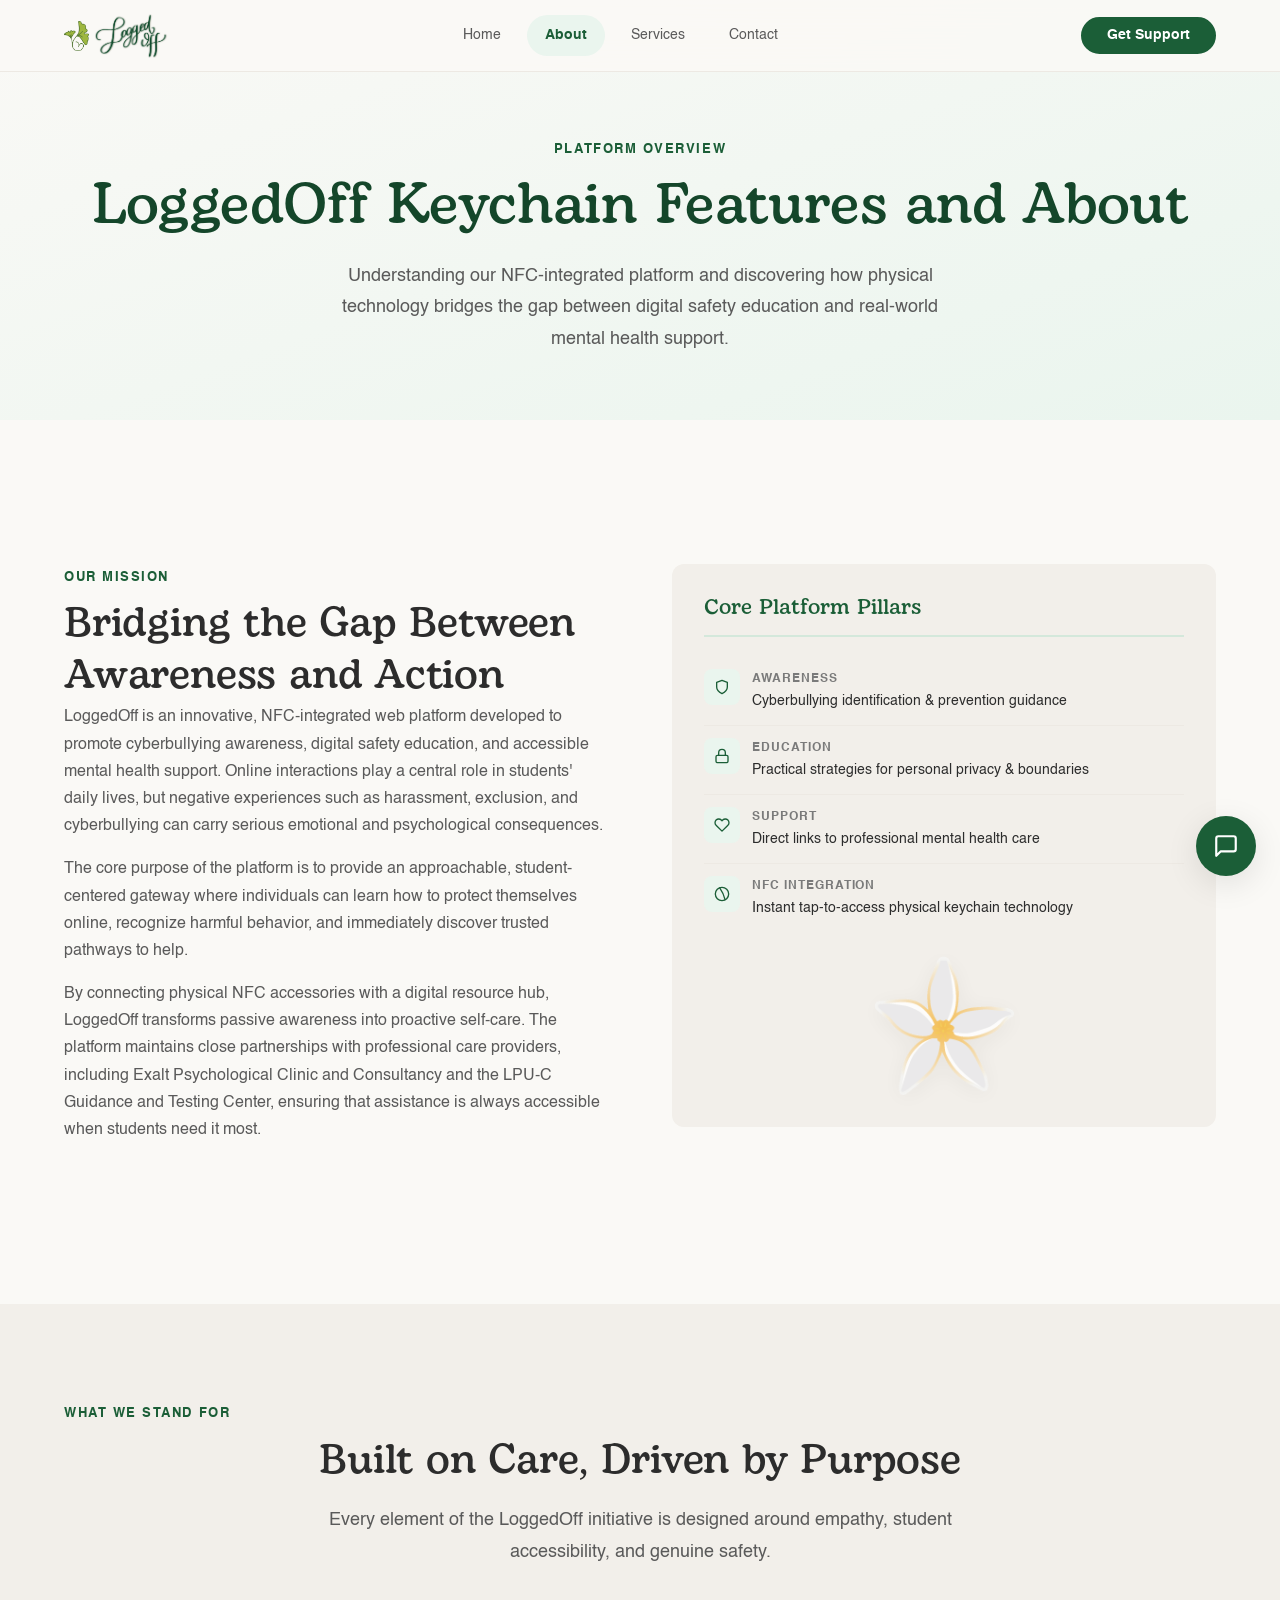
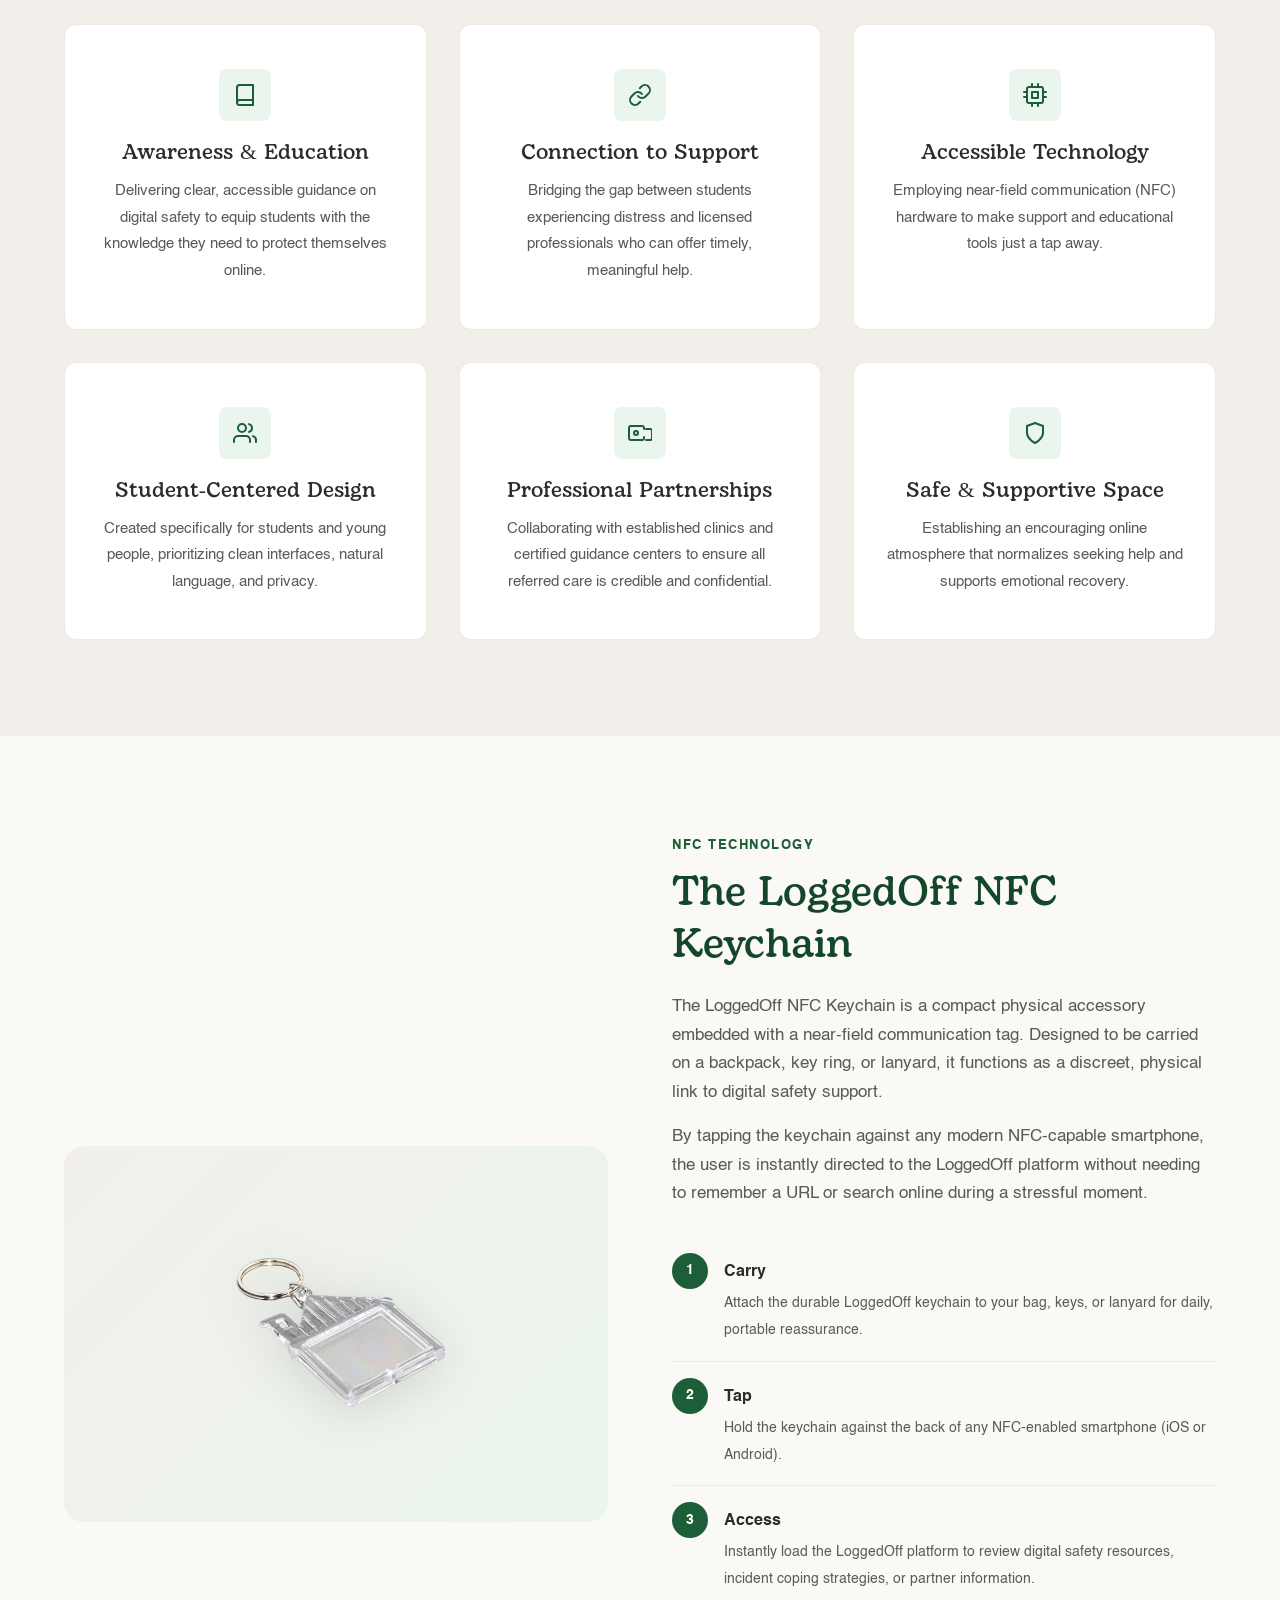
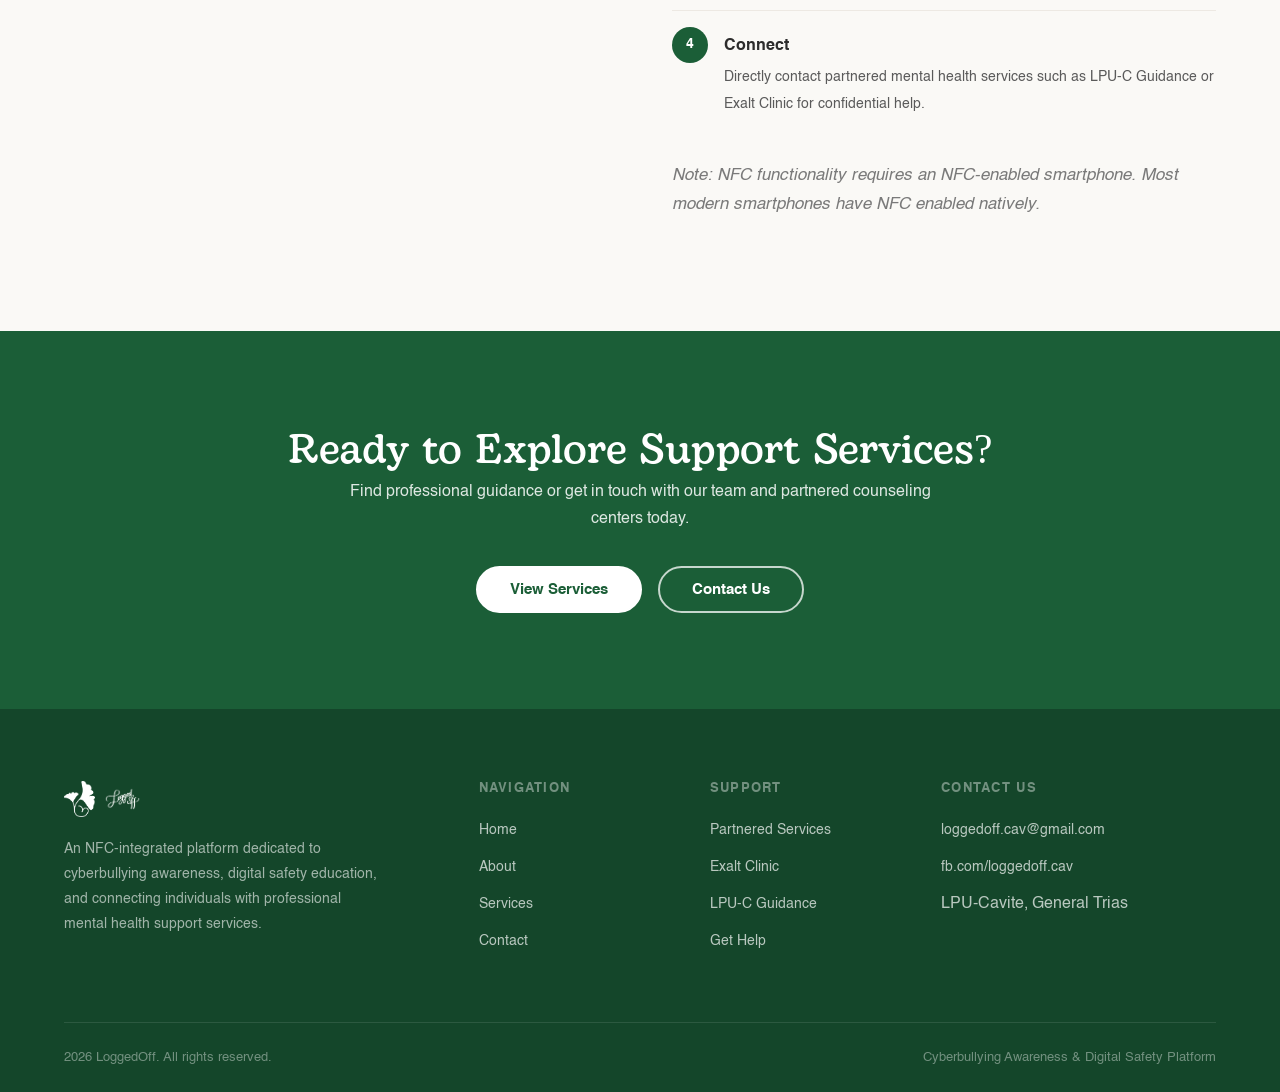
==== about.html @ 18b968bd "Add config.js support and update API key handling in script.js; include config.example.js and .gitig" ====
<!DOCTYPE html>
<html lang="en">
<head>
  <meta charset="UTF-8">
  <meta name="viewport" content="width=device-width, initial-scale=1.0">
  <title>About — LoggedOff</title>
  <meta name="description" content="Learn about the LoggedOff NFC-integrated platform and how the NFC keychain connects users to cyberbullying awareness and mental health support.">
  <link rel="icon" type="image/png" href="assets/images/logo.png">
  <link rel="stylesheet" href="styles.css">
</head>
<body>
  <header>
    <nav class="nav">
      <div class="nav__inner">
        <a href="index.html" class="nav__brand">
          <img src="assets/images/logo.png" alt="LoggedOff Logo" class="nav__logo">
          <img src="assets/images/wordmark.png" alt="LoggedOff" class="nav__wordmark">
        </a>
        <div class="nav__links">
          <a href="index.html" class="nav__link">Home</a>
          <a href="about.html" class="nav__link active">About</a>
          <a href="services.html" class="nav__link">Services</a>
          <a href="contact.html" class="nav__link">Contact</a>
        </div>
        <a href="contact.html" class="btn btn--primary btn--sm nav__cta">Get Support</a>
        <button class="nav__toggle" aria-label="Toggle menu">
          <span></span><span></span><span></span>
        </button>
      </div>
    </nav>
    <div class="nav__mobile-menu">
      <a href="index.html" class="nav__mobile-link">Home</a>
      <a href="about.html" class="nav__mobile-link active">About</a>
      <a href="services.html" class="nav__mobile-link">Services</a>
      <a href="contact.html" class="nav__mobile-link">Contact</a>
    </div>
  </header>

  <main>
    <!-- Page Header -->
    <section class="page-header">
      <div class="container">
        <span class="section-label">PLATFORM OVERVIEW</span>
        <h1>LoggedOff Keychain Features and About</h1>
        <p>Understanding our NFC-integrated platform and discovering how physical technology bridges the gap between digital safety education and real-world mental health support.</p>
      </div>
    </section>

    <!-- About LoggedOff -->
    <section class="section">
      <div class="container">
        <div class="service-block">
          <div class="service-block__content">
            <span class="section-label">OUR MISSION</span>
            <h2>Bridging the Gap Between Awareness and Action</h2>
            <p>LoggedOff is an innovative, NFC-integrated web platform developed to promote cyberbullying awareness, digital safety education, and accessible mental health support. Online interactions play a central role in students' daily lives, but negative experiences such as harassment, exclusion, and cyberbullying can carry serious emotional and psychological consequences.</p>
            <p>The core purpose of the platform is to provide an approachable, student-centered gateway where individuals can learn how to protect themselves online, recognize harmful behavior, and immediately discover trusted pathways to help.</p>
            <p>By connecting physical NFC accessories with a digital resource hub, LoggedOff transforms passive awareness into proactive self-care. The platform maintains close partnerships with professional care providers, including Exalt Psychological Clinic and Consultancy and the LPU-C Guidance and Testing Center, ensuring that assistance is always accessible when students need it most.</p>
          </div>
          <aside class="service-block__sidebar">
            <h4>Core Platform Pillars</h4>
            <div class="contact-item">
              <div class="contact-item__icon">
                <svg xmlns="http://www.w3.org/2000/svg" width="16" height="16" viewBox="0 0 24 24" fill="none" stroke="currentColor" stroke-width="2" stroke-linecap="round" stroke-linejoin="round"><path d="M12 22s8-4 8-10V5l-8-3-8 3v7c0 6 8 10 8 10z"></path></svg>
              </div>
              <div>
                <div class="contact-item__label">Awareness</div>
                <div class="contact-item__value">Cyberbullying identification &amp; prevention guidance</div>
              </div>
            </div>
            <div class="contact-item">
              <div class="contact-item__icon">
                <svg xmlns="http://www.w3.org/2000/svg" width="16" height="16" viewBox="0 0 24 24" fill="none" stroke="currentColor" stroke-width="2" stroke-linecap="round" stroke-linejoin="round"><rect x="3" y="11" width="18" height="11" rx="2" ry="2"></rect><path d="M7 11V7a5 5 0 0 1 10 0v4"></path></svg>
              </div>
              <div>
                <div class="contact-item__label">Education</div>
                <div class="contact-item__value">Practical strategies for personal privacy &amp; boundaries</div>
              </div>
            </div>
            <div class="contact-item">
              <div class="contact-item__icon">
                <svg xmlns="http://www.w3.org/2000/svg" width="16" height="16" viewBox="0 0 24 24" fill="none" stroke="currentColor" stroke-width="2" stroke-linecap="round" stroke-linejoin="round"><path d="M20.84 4.61a5.5 5.5 0 0 0-7.78 0L12 5.67l-1.06-1.06a5.5 5.5 0 0 0-7.78 7.78l1.06 1.06L12 21.23l7.78-7.78 1.06-1.06a5.5 5.5 0 0 0 0-7.78z"></path></svg>
              </div>
              <div>
                <div class="contact-item__label">Support</div>
                <div class="contact-item__value">Direct links to professional mental health care</div>
              </div>
            </div>
            <div class="contact-item">
              <div class="contact-item__icon">
                <svg xmlns="http://www.w3.org/2000/svg" width="16" height="16" viewBox="0 0 24 24" fill="none" stroke="currentColor" stroke-width="2" stroke-linecap="round" stroke-linejoin="round"><circle cx="12" cy="12" r="10"></circle><path d="M8.56 2.75c4.37 6 6 9.42 8 17.72"></path></svg>
              </div>
              <div>
                <div class="contact-item__label">NFC Integration</div>
                <div class="contact-item__value">Instant tap-to-access physical keychain technology</div>
              </div>
            </div>
            <img src="assets/images/jasmine.png" alt="Jasmine Botanical Illustration" class="botanical-accent">
          </aside>
        </div>
      </div>
    </section>

    <!-- Platform Values -->
    <section class="section section--alt">
      <div class="container">
        <div class="section-label">WHAT WE STAND FOR</div>
        <div class="section-header">
          <h2>Built on Care, Driven by Purpose</h2>
          <p>Every element of the LoggedOff initiative is designed around empathy, student accessibility, and genuine safety.</p>
        </div>
        <div class="grid grid--3">
          <article class="card card--feature">
            <div class="card__icon">
              <svg width="24" height="24" viewBox="0 0 24 24" fill="none" stroke="currentColor" stroke-width="2" stroke-linecap="round" stroke-linejoin="round"><path d="M4 19.5A2.5 2.5 0 0 1 6.5 17H20"></path><path d="M6.5 2H20v20H6.5A2.5 2.5 0 0 1 4 19.5v-15A2.5 2.5 0 0 1 6.5 2z"></path></svg>
            </div>
            <h4>Awareness &amp; Education</h4>
            <p>Delivering clear, accessible guidance on digital safety to equip students with the knowledge they need to protect themselves online.</p>
          </article>
          <article class="card card--feature">
            <div class="card__icon">
              <svg width="24" height="24" viewBox="0 0 24 24" fill="none" stroke="currentColor" stroke-width="2" stroke-linecap="round" stroke-linejoin="round"><path d="M10 13a5 5 0 0 0 7.54.54l3-3a5 5 0 0 0-7.07-7.07l-1.72 1.71"></path><path d="M14 11a5 5 0 0 0-7.54-.54l-3 3a5 5 0 0 0 7.07 7.07l1.71-1.71"></path></svg>
            </div>
            <h4>Connection to Support</h4>
            <p>Bridging the gap between students experiencing distress and licensed professionals who can offer timely, meaningful help.</p>
          </article>
          <article class="card card--feature">
            <div class="card__icon">
              <svg width="24" height="24" viewBox="0 0 24 24" fill="none" stroke="currentColor" stroke-width="2" stroke-linecap="round" stroke-linejoin="round"><rect x="4" y="4" width="16" height="16" rx="2" ry="2"></rect><rect x="9" y="9" width="6" height="6"></rect><line x1="9" y1="1" x2="9" y2="4"></line><line x1="15" y1="1" x2="15" y2="4"></line><line x1="9" y1="20" x2="9" y2="23"></line><line x1="15" y1="20" x2="15" y2="23"></line><line x1="20" y1="9" x2="23" y2="9"></line><line x1="20" y1="14" x2="23" y2="14"></line><line x1="1" y1="9" x2="4" y2="9"></line><line x1="1" y1="14" x2="4" y2="14"></line></svg>
            </div>
            <h4>Accessible Technology</h4>
            <p>Employing near-field communication (NFC) hardware to make support and educational tools just a tap away.</p>
          </article>
          <article class="card card--feature">
            <div class="card__icon">
              <svg width="24" height="24" viewBox="0 0 24 24" fill="none" stroke="currentColor" stroke-width="2" stroke-linecap="round" stroke-linejoin="round"><path d="M17 21v-2a4 4 0 0 0-4-4H5a4 4 0 0 0-4 4v2"></path><circle cx="9" cy="7" r="4"></circle><path d="M23 21v-2a4 4 0 0 0-3-3.87"></path><path d="M16 3.13a4 4 0 0 1 0 7.75"></path></svg>
            </div>
            <h4>Student-Centered Design</h4>
            <p>Created specifically for students and young people, prioritizing clean interfaces, natural language, and privacy.</p>
          </article>
          <article class="card card--feature">
            <div class="card__icon">
              <svg width="24" height="24" viewBox="0 0 24 24" fill="none" stroke="currentColor" stroke-width="2" stroke-linecap="round" stroke-linejoin="round"><path d="M16 16v1a2 2 0 0 1-2 2H3a2 2 0 0 1-2-2V7a2 2 0 0 1 2-2h11a2 2 0 0 1 2 2v1"></path><path d="M18 8h4a2 2 0 0 1 2 2v7a2 2 0 0 1-2 2h-4"></path><circle cx="8" cy="12" r="2"></circle></svg>
            </div>
            <h4>Professional Partnerships</h4>
            <p>Collaborating with established clinics and certified guidance centers to ensure all referred care is credible and confidential.</p>
          </article>
          <article class="card card--feature">
            <div class="card__icon">
              <svg width="24" height="24" viewBox="0 0 24 24" fill="none" stroke="currentColor" stroke-width="2" stroke-linecap="round" stroke-linejoin="round"><path d="M12 22s8-4 8-10V5l-8-3-8 3v7c0 6 8 10 8 10z"></path></svg>
            </div>
            <h4>Safe &amp; Supportive Space</h4>
            <p>Establishing an encouraging online atmosphere that normalizes seeking help and supports emotional recovery.</p>
          </article>
        </div>
      </div>
    </section>

    <!-- NFC Keychain Section -->
    <section class="section" id="keychain">
      <div class="container">
        <div class="product-showcase">
          <div class="product-showcase__image">
            <img src="assets/images/nfc_keychain.png" alt="LoggedOff NFC Keychain Hardware">
          </div>
          <div class="product-showcase__content">
            <span class="section-label">NFC TECHNOLOGY</span>
            <h2>The LoggedOff NFC Keychain</h2>
            <p>The LoggedOff NFC Keychain is a compact physical accessory embedded with a near-field communication tag. Designed to be carried on a backpack, key ring, or lanyard, it functions as a discreet, physical link to digital safety support.</p>
            <p>By tapping the keychain against any modern NFC-capable smartphone, the user is instantly directed to the LoggedOff platform without needing to remember a URL or search online during a stressful moment.</p>
            
            <ol class="product-steps">
              <li>
                <div class="step-text">
                  <strong>Carry</strong>
                  <span>Attach the durable LoggedOff keychain to your bag, keys, or lanyard for daily, portable reassurance.</span>
                </div>
              </li>
              <li>
                <div class="step-text">
                  <strong>Tap</strong>
                  <span>Hold the keychain against the back of any NFC-enabled smartphone (iOS or Android).</span>
                </div>
              </li>
              <li>
                <div class="step-text">
                  <strong>Access</strong>
                  <span>Instantly load the LoggedOff platform to review digital safety resources, incident coping strategies, or partner information.</span>
                </div>
              </li>
              <li>
                <div class="step-text">
                  <strong>Connect</strong>
                  <span>Directly contact partnered mental health services such as LPU-C Guidance or Exalt Clinic for confidential help.</span>
                </div>
              </li>
            </ol>
            <p class="text-sm" style="font-style: italic; color: var(--color-text-light); margin-top: 1.5rem;">
              Note: NFC functionality requires an NFC-enabled smartphone. Most modern smartphones have NFC enabled natively.
            </p>
          </div>
        </div>
      </div>
    </section>

    <!-- Call to Action Banner -->
    <section class="section section--primary text-center">
      <div class="container container--narrow">
        <h2>Ready to Explore Support Services?</h2>
        <p style="max-width: 600px; margin: 0 auto 2rem auto;">Find professional guidance or get in touch with our team and partnered counseling centers today.</p>
        <div class="btn-group" style="justify-content: center;">
          <a href="services.html" class="btn btn--white">View Services</a>
          <a href="contact.html" class="btn btn--outline-white">Contact Us</a>
        </div>
      </div>
    </section>
  </main>

  <footer class="footer">
    <div class="container">
      <div class="footer__grid">
        <div>
          <div class="footer__brand">
            <img src="assets/images/logo.png" alt="LoggedOff Logo" class="footer__logo">
            <img src="assets/images/wordmark.png" alt="LoggedOff" class="footer__wordmark">
          </div>
          <p class="footer__description">An NFC-integrated platform dedicated to cyberbullying awareness, digital safety education, and connecting individuals with professional mental health support services.</p>
        </div>
        <div>
          <h4>Navigation</h4>
          <ul class="footer__links">
            <li><a href="index.html">Home</a></li>
            <li><a href="about.html">About</a></li>
            <li><a href="services.html">Services</a></li>
            <li><a href="contact.html">Contact</a></li>
          </ul>
        </div>
        <div>
          <h4>Support</h4>
          <ul class="footer__links">
            <li><a href="services.html">Partnered Services</a></li>
            <li><a href="services.html#exalt">Exalt Clinic</a></li>
            <li><a href="services.html#lpuc">LPU-C Guidance</a></li>
            <li><a href="contact.html">Get Help</a></li>
          </ul>
        </div>
        <div>
          <h4>Contact Us</h4>
          <ul class="footer__links">
            <li><a href="mailto:loggedoff.cav@gmail.com">loggedoff.cav@gmail.com</a></li>
            <li><a href="https://www.facebook.com/loggedoff.cav" target="_blank" rel="noopener noreferrer">fb.com/loggedoff.cav</a></li>
            <li>LPU-Cavite, General Trias</li>
          </ul>
        </div>
      </div>
      <div class="footer__bottom">
        <span>2026 LoggedOff. All rights reserved.</span>
        <span>Cyberbullying Awareness &amp; Digital Safety Platform</span>
      </div>
    </div>
  </footer>

  <!-- LoggedOff Support Chatbot -->
  <div class="chatbot">
    <button class="chatbot__toggle" aria-label="Open support chat" title="Open LoggedOff Support">
      <svg xmlns="http://www.w3.org/2000/svg" viewBox="0 0 24 24" fill="none" stroke="currentColor" stroke-width="2" stroke-linecap="round" stroke-linejoin="round"><path d="M21 15a2 2 0 0 1-2 2H7l-4 4V5a2 2 0 0 1 2-2h14a2 2 0 0 1 2 2z"/></svg>
    </button>
    <div class="chatbot__window" role="dialog" aria-label="LoggedOff Support Chat">
      <div class="chatbot__header">
        <div class="chatbot__header-info">
          <div class="chatbot__avatar">
            <svg xmlns="http://www.w3.org/2000/svg" viewBox="0 0 24 24" fill="none" stroke="currentColor" stroke-width="2" stroke-linecap="round" stroke-linejoin="round"><path d="M21 15a2 2 0 0 1-2 2H7l-4 4V5a2 2 0 0 1 2-2h14a2 2 0 0 1 2 2z"/></svg>
          </div>
          <div class="chatbot__header-text">
            <h4>LoggedOff Support</h4>
            <span><span class="chatbot__status-dot"></span>Online • Your Safe Space</span>
          </div>
        </div>
        <div class="chatbot__header-actions">
          <button type="button" class="chatbot__btn-icon chatbot__clear" aria-label="Clear chat" title="Clear conversation">
            <svg xmlns="http://www.w3.org/2000/svg" viewBox="0 0 24 24" fill="none" stroke="currentColor" stroke-width="2" stroke-linecap="round" stroke-linejoin="round"><polyline points="1 4 1 10 7 10"/><path d="M3.51 15a9 9 0 1 0 2.13-9.36L1 10"/></svg>
          </button>
          <button type="button" class="chatbot__btn-icon chatbot__close" aria-label="Close chat" title="Close chat">
            <svg xmlns="http://www.w3.org/2000/svg" viewBox="0 0 24 24" fill="none" stroke="currentColor" stroke-width="2" stroke-linecap="round" stroke-linejoin="round"><line x1="18" y1="6" x2="6" y2="18"/><line x1="6" y1="6" x2="18" y2="18"/></svg>
          </button>
        </div>
      </div>
      <div class="chatbot__crisis-banner">
        <span>Need urgent help? Call <strong>NCMH 1553</strong> (Toll-Free)</span>
        <a href="tel:1553">Call Now</a>
      </div>
      <div class="chatbot__body">
        <!-- Messages rendered dynamically by script.js -->
      </div>
      <div class="chatbot__quick-replies">
        <button type="button" class="chatbot__quick-btn" data-query="I need urgent crisis hotlines in the Philippines">🆘 Crisis Hotlines</button>
        <button type="button" class="chatbot__quick-btn" data-query="How do I book an appointment with the LPU-C Guidance and Testing Center?">📅 Book LPU-C GTC</button>
        <button type="button" class="chatbot__quick-btn" data-query="What services does Exalt Psychological Clinic offer and how can I contact them?">🩺 Exalt Clinic</button>
        <button type="button" class="chatbot__quick-btn" data-query="How does the LoggedOff NFC Keychain work?">🔑 NFC Keychain</button>
        <button type="button" class="chatbot__quick-btn" data-query="What are the mental health statistics in the Philippines?">📊 Mental Health Stats</button>
      </div>
      <form class="chatbot__footer">
        <input type="text" class="chatbot__input" placeholder="Type a message or question..." aria-label="Chat message input" autocomplete="off" maxlength="1000">
        <button type="submit" class="chatbot__send" aria-label="Send message" title="Send message">
          <svg xmlns="http://www.w3.org/2000/svg" viewBox="0 0 24 24" fill="none" stroke="currentColor" stroke-width="2" stroke-linecap="round" stroke-linejoin="round"><line x1="22" y1="2" x2="11" y2="13"/><polygon points="22 2 15 22 11 13 2 9 22 2"/></svg>
        </button>
      </form>
    </div>
  </div>

  <script src="config.js"></script>
  <script src="script.js"></script>
</body>
</html>
---- styles.css ----
/* ============================================================
   LoggedOff — Design System & Styles
   NFC-Integrated Platform for Cyberbullying Awareness,
   Digital Safety & Mental Health Support
   ============================================================ */

/* --- Font Faces --- */
@font-face {
  font-family: 'Bagio';
  src: url('assets/fonts/bagio/bagio-demo.light.otf') format('opentype');
  font-weight: 300;
  font-style: normal;
  font-display: swap;
}

@font-face {
  font-family: 'Helvetica';
  src: url('assets/fonts/helvetica/helvetica/Helvetica.ttf') format('truetype');
  font-weight: 400;
  font-style: normal;
  font-display: swap;
}

@font-face {
  font-family: 'Helvetica';
  src: url('assets/fonts/helvetica/helvetica/helvetica-light.ttf') format('truetype');
  font-weight: 300;
  font-style: normal;
  font-display: swap;
}

@font-face {
  font-family: 'Helvetica';
  src: url('assets/fonts/helvetica/helvetica/Helvetica-Bold.ttf') format('truetype');
  font-weight: 700;
  font-style: normal;
  font-display: swap;
}

@font-face {
  font-family: 'Helvetica';
  src: url('assets/fonts/helvetica/helvetica/Helvetica-LightOblique.ttf') format('truetype');
  font-weight: 300;
  font-style: italic;
  font-display: swap;
}

@font-face {
  font-family: 'Helvetica';
  src: url('assets/fonts/helvetica/helvetica/Helvetica-Oblique.ttf') format('truetype');
  font-weight: 400;
  font-style: italic;
  font-display: swap;
}

/* --- CSS Custom Properties --- */
:root {
  /* Brand greens — derived from logo & wordmark */
  --color-primary: #1b5e37;
  --color-primary-dark: #14462a;
  --color-primary-light: #2e7d4f;
  --color-green-soft: #a8d5ba;
  --color-green-muted: #d4e8db;
  --color-green-pale: #eaf5ee;

  /* Accent — derived from botanical illustrations */
  --color-lavender: #8b7fad;
  --color-lavender-soft: #c4bdd6;
  --color-lavender-pale: #edeaf3;
  --color-chamomile: #d4a843;
  --color-chamomile-soft: #f0e0b3;
  --color-chamomile-pale: #faf4e5;
  --color-jasmine: #e8c96a;

  /* Neutrals */
  --color-bg: #faf9f6;
  --color-bg-alt: #f2efea;
  --color-bg-card: #ffffff;
  --color-border: #e0dbd3;
  --color-border-light: #ede9e3;
  --color-text: #2c2c2c;
  --color-text-secondary: #5a5a5a;
  --color-text-light: #7a7a7a;
  --color-text-inverse: #ffffff;

  /* Typography */
  --font-heading: 'Bagio', Georgia, 'Times New Roman', serif;
  --font-body: 'Helvetica', Arial, sans-serif;

  /* Sizing */
  --container-max: 1200px;
  --container-narrow: 900px;
  --nav-height: 72px;
  --section-padding: 96px;
  --section-padding-sm: 64px;
  --border-radius: 12px;
  --border-radius-sm: 8px;
  --border-radius-lg: 20px;

  /* Shadows */
  --shadow-sm: 0 1px 3px rgba(0, 0, 0, 0.06);
  --shadow-md: 0 4px 16px rgba(0, 0, 0, 0.08);
  --shadow-lg: 0 8px 32px rgba(0, 0, 0, 0.10);
  --shadow-card: 0 2px 12px rgba(0, 0, 0, 0.06);

  /* Transitions */
  --transition-fast: 150ms ease;
  --transition-base: 250ms ease;
  --transition-slow: 400ms ease;
}

/* --- Reset & Base --- */
*,
*::before,
*::after {
  box-sizing: border-box;
  margin: 0;
  padding: 0;
}

html {
  scroll-behavior: smooth;
  -webkit-text-size-adjust: 100%;
  font-size: 16px;
}

body {
  font-family: var(--font-body);
  font-weight: 400;
  color: var(--color-text);
  background-color: var(--color-bg);
  line-height: 1.7;
  -webkit-font-smoothing: antialiased;
  -moz-osx-font-smoothing: grayscale;
  overflow-x: hidden;
}

img {
  max-width: 100%;
  height: auto;
  display: block;
}

a {
  color: var(--color-primary);
  text-decoration: none;
  transition: color var(--transition-fast);
}

a:hover {
  color: var(--color-primary-light);
}

ul, ol {
  list-style: none;
}

/* --- Typography --- */
h1, h2, h3, h4, h5, h6 {
  font-family: var(--font-heading);
  font-weight: 300;
  line-height: 1.25;
  color: var(--color-text);
}

h1 {
  font-size: clamp(2.2rem, 5vw, 3.6rem);
  letter-spacing: -0.01em;
}

h2 {
  font-size: clamp(1.75rem, 3.5vw, 2.6rem);
  letter-spacing: -0.005em;
}

h3 {
  font-size: clamp(1.3rem, 2.5vw, 1.75rem);
}

h4 {
  font-size: clamp(1.1rem, 2vw, 1.35rem);
}

p {
  margin-bottom: 1rem;
  color: var(--color-text-secondary);
}

p:last-child {
  margin-bottom: 0;
}

.text-sm {
  font-size: 0.875rem;
}

.text-lg {
  font-size: 1.125rem;
}

.text-xl {
  font-size: 1.25rem;
}

.text-center {
  text-align: center;
}

.text-primary {
  color: var(--color-primary);
}

/* --- Layout --- */
.container {
  width: 100%;
  max-width: var(--container-max);
  margin: 0 auto;
  padding: 0 24px;
}

.container--narrow {
  max-width: var(--container-narrow);
}

.section {
  padding: var(--section-padding) 0;
}

.section--alt {
  background-color: var(--color-bg-alt);
}

.section--green {
  background-color: var(--color-green-pale);
}

.section--primary {
  background-color: var(--color-primary);
  color: var(--color-text-inverse);
}

.section--primary h2,
.section--primary h3,
.section--primary h4 {
  color: var(--color-text-inverse);
}

.section--primary p {
  color: rgba(255, 255, 255, 0.85);
}

.section-header {
  text-align: center;
  max-width: 720px;
  margin: 0 auto 56px;
}

.section-header h2 {
  margin-bottom: 16px;
}

.section-header p {
  font-size: 1.1rem;
  line-height: 1.8;
}

.section-label {
  display: inline-block;
  font-family: var(--font-body);
  font-size: 0.8rem;
  font-weight: 700;
  letter-spacing: 0.12em;
  text-transform: uppercase;
  color: var(--color-primary);
  margin-bottom: 12px;
}

.section--primary .section-label {
  color: var(--color-green-soft);
}

/* --- Grid --- */
.grid {
  display: grid;
  gap: 32px;
}

.grid--2 {
  grid-template-columns: repeat(2, 1fr);
}

.grid--3 {
  grid-template-columns: repeat(3, 1fr);
}

.grid--4 {
  grid-template-columns: repeat(4, 1fr);
}

/* --- Buttons --- */
.btn {
  display: inline-flex;
  align-items: center;
  justify-content: center;
  gap: 8px;
  padding: 14px 32px;
  font-family: var(--font-body);
  font-size: 0.95rem;
  font-weight: 700;
  border: 2px solid transparent;
  border-radius: 50px;
  cursor: pointer;
  transition: all var(--transition-base);
  text-decoration: none;
  line-height: 1;
}

.btn--primary {
  background-color: var(--color-primary);
  color: var(--color-text-inverse);
  border-color: var(--color-primary);
}

.btn--primary:hover {
  background-color: var(--color-primary-light);
  border-color: var(--color-primary-light);
  color: var(--color-text-inverse);
  transform: translateY(-1px);
  box-shadow: var(--shadow-md);
}

.btn--outline {
  background-color: transparent;
  color: var(--color-primary);
  border-color: var(--color-primary);
}

.btn--outline:hover {
  background-color: var(--color-primary);
  color: var(--color-text-inverse);
  transform: translateY(-1px);
  box-shadow: var(--shadow-md);
}

.btn--white {
  background-color: #ffffff;
  color: var(--color-primary);
  border-color: #ffffff;
}

.btn--white:hover {
  background-color: var(--color-green-pale);
  border-color: var(--color-green-pale);
  transform: translateY(-1px);
  box-shadow: var(--shadow-md);
}

.btn--outline-white {
  background-color: transparent;
  color: #ffffff;
  border-color: rgba(255, 255, 255, 0.75);
}

.btn--outline-white:hover {
  background-color: #ffffff;
  color: var(--color-primary);
  border-color: #ffffff;
  transform: translateY(-1px);
  box-shadow: var(--shadow-md);
}

.btn--sm {
  padding: 10px 24px;
  font-size: 0.85rem;
}

.btn--lg {
  padding: 18px 40px;
  font-size: 1.05rem;
}

.btn-group {
  display: flex;
  flex-wrap: wrap;
  gap: 16px;
}

/* --- Navigation --- */
.nav {
  position: fixed;
  top: 0;
  left: 0;
  right: 0;
  height: var(--nav-height);
  background-color: rgba(250, 249, 246, 0.92);
  backdrop-filter: blur(16px);
  -webkit-backdrop-filter: blur(16px);
  border-bottom: 1px solid var(--color-border-light);
  z-index: 1000;
  transition: background-color var(--transition-base), box-shadow var(--transition-base);
}

.nav.scrolled {
  box-shadow: var(--shadow-sm);
  background-color: rgba(250, 249, 246, 0.97);
}

.nav__inner {
  display: flex;
  align-items: center;
  justify-content: space-between;
  height: 100%;
  max-width: var(--container-max);
  margin: 0 auto;
  padding: 0 24px;
}

.nav__brand {
  display: flex;
  align-items: center;
  gap: 5px;
  text-decoration: none;
}

.nav__logo {
  height: 30px;
  width: auto;
}

.nav__wordmark {
  height: 46px;
  width: auto;
}

.nav__links {
  display: flex;
  align-items: center;
  gap: 8px;
}

.nav__link {
  padding: 8px 18px;
  font-size: 0.9rem;
  font-weight: 400;
  color: var(--color-text-secondary);
  text-decoration: none;
  border-radius: 50px;
  transition: all var(--transition-fast);
}

.nav__link:hover {
  color: var(--color-primary);
  background-color: var(--color-green-pale);
}

.nav__link.active {
  color: var(--color-primary);
  font-weight: 700;
  background-color: var(--color-green-pale);
}

.nav__cta {
  margin-left: 8px;
}

/* Mobile Nav Toggle */
.nav__toggle {
  display: none;
  flex-direction: column;
  justify-content: center;
  gap: 5px;
  width: 32px;
  height: 32px;
  cursor: pointer;
  background: none;
  border: none;
  padding: 4px;
}

.nav__toggle span {
  display: block;
  width: 100%;
  height: 2px;
  background-color: var(--color-text);
  border-radius: 2px;
  transition: all var(--transition-fast);
}

.nav__toggle.active span:nth-child(1) {
  transform: rotate(45deg) translate(5px, 5px);
}

.nav__toggle.active span:nth-child(2) {
  opacity: 0;
}

.nav__toggle.active span:nth-child(3) {
  transform: rotate(-45deg) translate(5px, -5px);
}

/* Mobile menu */
.nav__mobile-menu {
  display: none;
  position: fixed;
  top: var(--nav-height);
  left: 0;
  right: 0;
  bottom: 0;
  background-color: rgba(250, 249, 246, 0.98);
  backdrop-filter: blur(16px);
  -webkit-backdrop-filter: blur(16px);
  padding: 32px 24px;
  z-index: 999;
}

.nav__mobile-menu.open {
  display: flex;
  flex-direction: column;
  gap: 8px;
  animation: fadeSlideDown 0.3s ease;
}

.nav__mobile-link {
  display: block;
  padding: 16px 20px;
  font-size: 1.1rem;
  font-weight: 400;
  color: var(--color-text-secondary);
  text-decoration: none;
  border-radius: var(--border-radius-sm);
  transition: all var(--transition-fast);
}

.nav__mobile-link:hover,
.nav__mobile-link.active {
  color: var(--color-primary);
  background-color: var(--color-green-pale);
  font-weight: 700;
}

@keyframes fadeSlideDown {
  from {
    opacity: 0;
    transform: translateY(-8px);
  }
  to {
    opacity: 1;
    transform: translateY(0);
  }
}

/* --- Hero --- */
.hero {
  position: relative;
  padding-top: calc(var(--nav-height) + 80px);
  padding-bottom: 96px;
  overflow: hidden;
  background: linear-gradient(160deg, var(--color-bg) 0%, var(--color-green-pale) 50%, var(--color-chamomile-pale) 100%);
}

.hero__content {
  max-width: 680px;
  position: relative;
  z-index: 2;
}

.hero__label {
  display: inline-block;
  font-family: var(--font-body);
  font-size: 0.8rem;
  font-weight: 700;
  letter-spacing: 0.1em;
  text-transform: uppercase;
  color: var(--color-primary);
  background-color: var(--color-green-muted);
  padding: 6px 16px;
  border-radius: 50px;
  margin-bottom: 24px;
}

.hero h1 {
  margin-bottom: 24px;
  color: var(--color-primary-dark);
}

.hero__description {
  font-size: 1.15rem;
  line-height: 1.85;
  color: var(--color-text-secondary);
  margin-bottom: 40px;
  max-width: 560px;
}

.hero__decoration {
  position: absolute;
  right: -40px;
  top: 50%;
  transform: translateY(-50%);
  opacity: 0.09;
  width: 520px;
  pointer-events: none;
  z-index: 1;
}

/* Page Header (for inner pages) */
.page-header {
  padding-top: calc(var(--nav-height) + 64px);
  padding-bottom: 64px;
  background: linear-gradient(160deg, var(--color-bg) 0%, var(--color-green-pale) 100%);
  text-align: center;
}

.page-header h1 {
  color: var(--color-primary-dark);
  margin-bottom: 16px;
}

.page-header p {
  font-size: 1.1rem;
  max-width: 600px;
  margin: 0 auto;
  line-height: 1.8;
}

/* --- Cards --- */
.card {
  background-color: var(--color-bg-card);
  border: 1px solid var(--color-border-light);
  border-radius: var(--border-radius);
  padding: 36px 32px;
  transition: all var(--transition-base);
}

.card:hover {
  box-shadow: var(--shadow-card);
  transform: translateY(-2px);
  border-color: var(--color-green-muted);
}

.card__icon {
  width: 52px;
  height: 52px;
  display: flex;
  align-items: center;
  justify-content: center;
  background-color: var(--color-green-pale);
  border-radius: var(--border-radius-sm);
  margin-bottom: 20px;
  color: var(--color-primary);
}

.card__icon svg {
  width: 24px;
  height: 24px;
}

.card h3 {
  margin-bottom: 12px;
  font-size: 1.25rem;
}

.card h4 {
  margin-bottom: 10px;
}

.card p {
  font-size: 0.95rem;
  line-height: 1.75;
}

/* Feature card variant */
.card--feature {
  text-align: center;
  padding: 44px 32px;
}

.card--feature .card__icon {
  margin: 0 auto 20px;
}

/* Partner card variant */
.card--partner {
  display: flex;
  flex-direction: column;
  padding: 40px 36px;
}

.card--partner h3 {
  color: var(--color-primary);
}

.card--partner .card__meta {
  margin-top: auto;
  padding-top: 20px;
  border-top: 1px solid var(--color-border-light);
  font-size: 0.875rem;
  color: var(--color-text-light);
}

.card--partner .btn {
  margin-top: 20px;
  align-self: flex-start;
}

/* --- Statistics Section --- */
.stats-grid {
  display: grid;
  grid-template-columns: repeat(auto-fit, minmax(250px, 1fr));
  gap: 24px;
}

.stat-card {
  background-color: var(--color-bg-card);
  border: 1px solid var(--color-border-light);
  border-radius: var(--border-radius);
  padding: 36px 28px;
  text-align: center;
  position: relative;
  overflow: hidden;
  transition: all var(--transition-base);
}

.stat-card::before {
  content: '';
  position: absolute;
  top: 0;
  left: 0;
  right: 0;
  height: 4px;
  background: linear-gradient(90deg, var(--color-primary), var(--color-green-soft));
}

.stat-card:hover {
  box-shadow: var(--shadow-card);
  transform: translateY(-2px);
}

.stat-card__number {
  font-family: var(--font-heading);
  font-size: 2.8rem;
  font-weight: 300;
  color: var(--color-primary);
  line-height: 1.1;
  margin-bottom: 12px;
}

.stat-card__description {
  font-size: 0.95rem;
  color: var(--color-text-secondary);
  margin-bottom: 16px;
  line-height: 1.6;
}

.stat-card__source {
  font-size: 0.75rem;
  color: var(--color-text-light);
  font-style: italic;
  padding-top: 12px;
  border-top: 1px solid var(--color-border-light);
}

/* --- Service Section --- */
.service-block {
  display: grid;
  grid-template-columns: 1fr 1fr;
  gap: 64px;
  align-items: start;
  padding: 48px 0;
}

.service-block + .service-block {
  border-top: 1px solid var(--color-border-light);
}

.service-block__content h3 {
  color: var(--color-primary);
  margin-bottom: 16px;
}

.service-block__content p {
  margin-bottom: 16px;
}

.service-list {
  list-style: none;
  padding: 0;
  margin: 20px 0;
}

.service-list li {
  position: relative;
  padding: 10px 0 10px 28px;
  font-size: 0.95rem;
  color: var(--color-text-secondary);
  border-bottom: 1px solid var(--color-border-light);
}

.service-list li:last-child {
  border-bottom: none;
}

.service-list li::before {
  content: '';
  position: absolute;
  left: 0;
  top: 50%;
  transform: translateY(-50%);
  width: 8px;
  height: 8px;
  border-radius: 50%;
  background-color: var(--color-green-soft);
}

.service-block__sidebar {
  background-color: var(--color-bg-alt);
  border-radius: var(--border-radius);
  padding: 32px;
}

.service-block__sidebar h4 {
  color: var(--color-primary);
  margin-bottom: 20px;
  padding-bottom: 12px;
  border-bottom: 2px solid var(--color-green-muted);
}

/* Contact info in service sidebar */
.contact-item {
  display: flex;
  gap: 12px;
  align-items: flex-start;
  padding: 12px 0;
}

.contact-item + .contact-item {
  border-top: 1px solid var(--color-border-light);
}

.contact-item__icon {
  flex-shrink: 0;
  width: 36px;
  height: 36px;
  display: flex;
  align-items: center;
  justify-content: center;
  background-color: var(--color-green-pale);
  border-radius: var(--border-radius-sm);
  color: var(--color-primary);
}

.contact-item__icon svg {
  width: 16px;
  height: 16px;
}

.contact-item__label {
  font-size: 0.75rem;
  font-weight: 700;
  text-transform: uppercase;
  letter-spacing: 0.08em;
  color: var(--color-text-light);
  margin-bottom: 2px;
}

.contact-item__value {
  font-size: 0.9rem;
  color: var(--color-text);
  line-height: 1.5;
}

.contact-item__value a {
  color: var(--color-primary);
  text-decoration: underline;
  text-decoration-color: var(--color-green-muted);
  text-underline-offset: 2px;
}

.contact-item__value a:hover {
  text-decoration-color: var(--color-primary);
}

/* --- Product Section (NFC Keychain) --- */
.product-showcase {
  display: grid;
  grid-template-columns: 1fr 1fr;
  gap: 64px;
  align-items: center;
}

.product-showcase__image {
  background: linear-gradient(135deg, var(--color-bg-alt), var(--color-green-pale));
  border-radius: var(--border-radius-lg);
  padding: 48px;
  display: flex;
  align-items: center;
  justify-content: center;
}

.product-showcase__image img {
  max-width: 280px;
  filter: drop-shadow(0 8px 24px rgba(0, 0, 0, 0.12));
}

.product-showcase__content h2 {
  margin-bottom: 20px;
  color: var(--color-primary-dark);
}

.product-showcase__content p {
  margin-bottom: 16px;
  font-size: 1.05rem;
}

.product-steps {
  list-style: none;
  padding: 0;
  margin: 28px 0;
  counter-reset: step;
}

.product-steps li {
  counter-increment: step;
  display: flex;
  gap: 16px;
  padding: 16px 0;
  align-items: flex-start;
}

.product-steps li + li {
  border-top: 1px solid var(--color-border-light);
}

.product-steps li::before {
  content: counter(step);
  flex-shrink: 0;
  width: 36px;
  height: 36px;
  display: flex;
  align-items: center;
  justify-content: center;
  background-color: var(--color-primary);
  color: var(--color-text-inverse);
  border-radius: 50%;
  font-size: 0.85rem;
  font-weight: 700;
}

.product-steps li .step-text {
  padding-top: 6px;
}

.product-steps li .step-text strong {
  display: block;
  margin-bottom: 4px;
  color: var(--color-text);
}

.product-steps li .step-text span {
  font-size: 0.9rem;
  color: var(--color-text-secondary);
}

/* --- Contact Page --- */
.contact-hero {
  padding-top: calc(var(--nav-height) + 80px);
  padding-bottom: 64px;
  text-align: center;
  background: linear-gradient(160deg, var(--color-bg) 0%, var(--color-lavender-pale) 50%, var(--color-green-pale) 100%);
}

.contact-hero h1 {
  color: var(--color-primary-dark);
  margin-bottom: 16px;
  max-width: 700px;
  margin-left: auto;
  margin-right: auto;
}

.contact-hero p {
  font-size: 1.1rem;
  max-width: 600px;
  margin: 0 auto;
  line-height: 1.85;
}

.contact-cards {
  display: grid;
  grid-template-columns: repeat(auto-fit, minmax(340px, 1fr));
  gap: 32px;
}

.contact-card {
  background-color: var(--color-bg-card);
  border: 1px solid var(--color-border-light);
  border-radius: var(--border-radius);
  padding: 40px 36px;
  transition: all var(--transition-base);
}

.contact-card:hover {
  box-shadow: var(--shadow-card);
}

.contact-card h3 {
  color: var(--color-primary);
  margin-bottom: 8px;
}

.contact-card__subtitle {
  font-size: 0.85rem;
  color: var(--color-text-light);
  margin-bottom: 24px;
  padding-bottom: 16px;
  border-bottom: 2px solid var(--color-green-muted);
}

.contact-card__details {
  display: flex;
  flex-direction: column;
}

.contact-card .btn {
  margin-top: 24px;
  align-self: flex-start;
}

/* --- Divider --- */
.divider {
  height: 1px;
  background-color: var(--color-border-light);
  margin: 48px 0;
}

.divider--green {
  background: linear-gradient(90deg, transparent, var(--color-green-muted), transparent);
}

/* --- Footer --- */
.footer {
  background-color: var(--color-primary-dark);
  color: rgba(255, 255, 255, 0.7);
  padding: 72px 0 0;
}

.footer__grid {
  display: grid;
  grid-template-columns: 2fr 1fr 1fr 1.5fr;
  gap: 48px;
  padding-bottom: 56px;
}

.footer__brand {
  display: flex;
  align-items: center;
  gap: 10px;
  margin-bottom: 20px;
}

.footer__brand img {
  height: 36px;
}

.footer__brand .footer__wordmark {
  height: 22px;
  filter: brightness(0) invert(1);
}

.footer__logo {
  filter: brightness(0) invert(1) sepia(1) hue-rotate(80deg) brightness(1.2);
}

.footer__description {
  font-size: 0.9rem;
  line-height: 1.75;
  color: rgba(255, 255, 255, 0.6);
  max-width: 320px;
}

.footer h4 {
  font-family: var(--font-body);
  font-size: 0.8rem;
  font-weight: 700;
  letter-spacing: 0.1em;
  text-transform: uppercase;
  color: rgba(255, 255, 255, 0.4);
  margin-bottom: 20px;
}

.footer__links {
  list-style: none;
  padding: 0;
}

.footer__links li {
  margin-bottom: 10px;
}

.footer__links a {
  color: rgba(255, 255, 255, 0.7);
  font-size: 0.9rem;
  text-decoration: none;
  transition: color var(--transition-fast);
}

.footer__links a:hover {
  color: #ffffff;
}

.footer__bottom {
  border-top: 1px solid rgba(255, 255, 255, 0.1);
  padding: 24px 0;
  display: flex;
  align-items: center;
  justify-content: space-between;
  font-size: 0.8rem;
  color: rgba(255, 255, 255, 0.4);
}

/* --- Chatbot Bubble --- */
.chatbot {
  position: fixed;
  bottom: 24px;
  right: 24px;
  z-index: 900;
}

.chatbot__toggle {
  width: 60px;
  height: 60px;
  border-radius: 50%;
  background-color: var(--color-primary);
  color: var(--color-text-inverse);
  border: none;
  cursor: pointer;
  display: flex;
  align-items: center;
  justify-content: center;
  box-shadow: var(--shadow-lg);
  transition: all var(--transition-base);
}

.chatbot__toggle:hover {
  background-color: var(--color-primary-light);
  transform: scale(1.05);
}

.chatbot__toggle svg {
  width: 26px;
  height: 26px;
}

.chatbot__window {
  display: none;
  position: absolute;
  bottom: 72px;
  right: 0;
  width: 390px;
  height: 560px;
  max-height: calc(100vh - 120px);
  background-color: var(--color-bg-card);
  border: 1px solid var(--color-border);
  border-radius: var(--border-radius);
  box-shadow: var(--shadow-lg);
  overflow: hidden;
  flex-direction: column;
  animation: chatSlideUp 0.3s ease;
}

.chatbot__window.open {
  display: flex;
}

@keyframes chatSlideUp {
  from {
    opacity: 0;
    transform: translateY(12px);
  }
  to {
    opacity: 1;
    transform: translateY(0);
  }
}

.chatbot__header {
  background-color: var(--color-primary);
  color: var(--color-text-inverse);
  padding: 14px 18px;
  display: flex;
  align-items: center;
  justify-content: space-between;
  border-bottom: 1px solid rgba(255, 255, 255, 0.1);
}

.chatbot__header-info {
  display: flex;
  align-items: center;
  gap: 10px;
}

.chatbot__avatar {
  width: 34px;
  height: 34px;
  background-color: rgba(255, 255, 255, 0.2);
  border-radius: 50%;
  display: flex;
  align-items: center;
  justify-content: center;
  flex-shrink: 0;
}

.chatbot__avatar svg {
  width: 18px;
  height: 18px;
}

.chatbot__header-text h4 {
  font-family: var(--font-body);
  font-weight: 700;
  font-size: 0.95rem;
  color: var(--color-text-inverse);
  margin-bottom: 2px;
  line-height: 1.2;
}

.chatbot__header-text span {
  font-size: 0.75rem;
  color: rgba(255, 255, 255, 0.85);
  display: flex;
  align-items: center;
}

.chatbot__status-dot {
  display: inline-block;
  width: 8px;
  height: 8px;
  background-color: #4ade80;
  border-radius: 50%;
  margin-right: 6px;
  box-shadow: 0 0 0 2px rgba(74, 222, 128, 0.3);
  animation: chatbotPulse 2s infinite ease-in-out;
}

@keyframes chatbotPulse {
  0%, 100% { opacity: 1; transform: scale(1); }
  50% { opacity: 0.6; transform: scale(0.9); }
}

.chatbot__header-actions {
  display: flex;
  align-items: center;
  gap: 4px;
}

.chatbot__btn-icon {
  background: none;
  border: none;
  color: rgba(255, 255, 255, 0.8);
  cursor: pointer;
  padding: 6px;
  border-radius: 6px;
  display: flex;
  align-items: center;
  justify-content: center;
  transition: all var(--transition-fast);
}

.chatbot__btn-icon:hover {
  color: #ffffff;
  background-color: rgba(255, 255, 255, 0.18);
}

.chatbot__btn-icon svg {
  width: 18px;
  height: 18px;
}

.chatbot__crisis-banner {
  background-color: #fef2f2;
  border-bottom: 1px solid #fee2e2;
  color: #991b1b;
  font-size: 0.78rem;
  padding: 8px 14px;
  display: flex;
  align-items: center;
  justify-content: space-between;
  line-height: 1.3;
}

.chatbot__crisis-banner strong {
  color: #7f1d1d;
}

.chatbot__crisis-banner a {
  color: #b91c1c;
  font-weight: 700;
  text-decoration: underline;
  padding: 2px 6px;
  border-radius: 4px;
  background-color: #fee2e2;
  transition: background-color var(--transition-fast);
}

.chatbot__crisis-banner a:hover {
  background-color: #fecaca;
}

.chatbot__body {
  flex: 1;
  padding: 16px;
  overflow-y: auto;
  display: flex;
  flex-direction: column;
  gap: 12px;
  scroll-behavior: smooth;
  background-color: #fbfbf9;
}

.chatbot__body::-webkit-scrollbar {
  width: 6px;
}

.chatbot__body::-webkit-scrollbar-thumb {
  background-color: var(--color-border);
  border-radius: 3px;
}

.chatbot__message {
  max-width: 86%;
  padding: 10px 14px;
  border-radius: 14px;
  font-size: 0.875rem;
  line-height: 1.55;
  word-break: break-word;
}

.chatbot__message--bot {
  background-color: var(--color-green-pale);
  color: var(--color-text);
  border-bottom-left-radius: 3px;
  align-self: flex-start;
  box-shadow: 0 1px 2px rgba(0, 0, 0, 0.04);
}

.chatbot__message--bot a {
  color: var(--color-primary-dark);
  font-weight: 600;
  text-decoration: underline;
}

.chatbot__message--bot a:hover {
  color: var(--color-primary-light);
}

.chatbot__message--bot strong {
  color: var(--color-primary-dark);
}

.chatbot__message--bot .chatbot__list {
  margin: 6px 0 6px 18px;
  padding: 0;
}

.chatbot__message--bot .chatbot__list li {
  margin-bottom: 4px;
}

.chatbot__message--user {
  background-color: var(--color-primary);
  color: var(--color-text-inverse);
  border-bottom-right-radius: 3px;
  align-self: flex-end;
  box-shadow: 0 1px 2px rgba(0, 0, 0, 0.06);
}

.chatbot__message--user a {
  color: #ffffff;
  text-decoration: underline;
}

.chatbot__message--error {
  background-color: #fef2f2;
  color: #991b1b;
  border: 1px solid #fecaca;
  font-size: 0.825rem;
  border-radius: 8px;
  padding: 10px 14px;
  align-self: stretch;
  max-width: 100%;
}

.chatbot__retry-btn {
  display: inline-block;
  margin-top: 6px;
  background-color: #b91c1c;
  color: #ffffff;
  border: none;
  padding: 4px 10px;
  border-radius: 4px;
  font-size: 0.75rem;
  font-weight: 600;
  cursor: pointer;
}

.chatbot__retry-btn:hover {
  background-color: #991b1b;
}

/* Typing Indicator */
.chatbot__typing {
  display: inline-flex;
  align-items: center;
  gap: 5px;
  padding: 10px 14px;
  background-color: var(--color-green-pale);
  border-radius: 14px;
  border-bottom-left-radius: 3px;
  align-self: flex-start;
  width: fit-content;
}

.chatbot__typing-dot {
  width: 6px;
  height: 6px;
  background-color: var(--color-primary);
  border-radius: 50%;
  animation: chatbotBounce 1.4s infinite ease-in-out both;
}

.chatbot__typing-dot:nth-child(1) { animation-delay: -0.32s; }
.chatbot__typing-dot:nth-child(2) { animation-delay: -0.16s; }
.chatbot__typing-dot:nth-child(3) { animation-delay: 0s; }

@keyframes chatbotBounce {
  0%, 80%, 100% {
    transform: scale(0.3);
    opacity: 0.4;
  }
  40% {
    transform: scale(1);
    opacity: 1;
  }
}

/* Quick Replies */
.chatbot__quick-replies {
  padding: 8px 12px;
  display: flex;
  gap: 6px;
  overflow-x: auto;
  white-space: nowrap;
  border-top: 1px solid var(--color-border-light);
  background-color: #ffffff;
  scrollbar-width: thin;
}

.chatbot__quick-replies::-webkit-scrollbar {
  height: 4px;
}

.chatbot__quick-replies::-webkit-scrollbar-thumb {
  background-color: var(--color-border);
  border-radius: 2px;
}

.chatbot__quick-btn {
  font-family: var(--font-body);
  font-size: 0.75rem;
  font-weight: 500;
  padding: 5px 11px;
  border-radius: 20px;
  border: 1px solid var(--color-border);
  background-color: var(--color-bg);
  color: var(--color-text);
  cursor: pointer;
  transition: all var(--transition-fast);
  flex-shrink: 0;
}

.chatbot__quick-btn:hover {
  background-color: var(--color-green-pale);
  border-color: var(--color-primary);
  color: var(--color-primary-dark);
}

/* Chat Footer & Input Form */
.chatbot__footer {
  border-top: 1px solid var(--color-border-light);
  padding: 10px 14px;
  display: flex;
  gap: 8px;
  background-color: #ffffff;
  align-items: center;
}

.chatbot__input {
  flex: 1;
  padding: 9px 14px;
  border: 1px solid var(--color-border);
  border-radius: 50px;
  font-family: var(--font-body);
  font-size: 0.85rem;
  color: var(--color-text);
  background-color: var(--color-bg);
  outline: none;
  transition: border-color var(--transition-fast), box-shadow var(--transition-fast);
}

.chatbot__input:focus {
  border-color: var(--color-primary);
  box-shadow: 0 0 0 2px rgba(27, 94, 55, 0.12);
}

.chatbot__input::placeholder {
  color: var(--color-text-light);
}

.chatbot__input:disabled {
  background-color: #f3f3f0;
  cursor: not-allowed;
}

.chatbot__send {
  width: 38px;
  height: 38px;
  border-radius: 50%;
  background-color: var(--color-primary);
  color: var(--color-text-inverse);
  border: none;
  cursor: pointer;
  display: flex;
  align-items: center;
  justify-content: center;
  transition: background-color var(--transition-fast), transform var(--transition-fast), opacity var(--transition-fast);
  flex-shrink: 0;
}

.chatbot__send:hover:not(:disabled) {
  background-color: var(--color-primary-light);
  transform: scale(1.05);
}

.chatbot__send:disabled {
  opacity: 0.4;
  cursor: not-allowed;
  transform: none;
}

.chatbot__send svg {
  width: 16px;
  height: 16px;
}

/* --- Misc Utilities --- */
.visually-hidden {
  position: absolute;
  width: 1px;
  height: 1px;
  padding: 0;
  margin: -1px;
  overflow: hidden;
  clip: rect(0, 0, 0, 0);
  white-space: nowrap;
  border: 0;
}

.mt-0 { margin-top: 0; }
.mt-1 { margin-top: 8px; }
.mt-2 { margin-top: 16px; }
.mt-3 { margin-top: 24px; }
.mt-4 { margin-top: 32px; }
.mb-0 { margin-bottom: 0; }
.mb-1 { margin-bottom: 8px; }
.mb-2 { margin-bottom: 16px; }
.mb-3 { margin-bottom: 24px; }
.mb-4 { margin-bottom: 32px; }

/* Note Card */
.note-card {
  background-color: var(--color-bg-card);
  border: 1px solid var(--color-green-soft);
  border-radius: var(--border-radius);
  padding: 44px 40px;
  max-width: 760px;
  margin: 0 auto;
  box-shadow: var(--shadow-card);
}

.note-card h3 {
  color: var(--color-primary);
  margin-bottom: 16px;
}

.note-card p {
  color: var(--color-text-secondary);
  line-height: 1.8;
  margin-bottom: 24px;
}

/* Botanical Accent */
.botanical-accent {
  max-width: 140px;
  height: auto;
  margin: 24px auto 0;
  display: block;
  opacity: 0.85;
  filter: drop-shadow(0 4px 12px rgba(0, 0, 0, 0.05));
}

/* Animations */
.animate-in {
  opacity: 1 !important;
  transform: translateY(0) !important;
}

/* Spacer for body to offset fixed nav */
.main-content {
  min-height: calc(100vh - var(--nav-height));
}

/* ============================================================
   Responsive Breakpoints
   ============================================================ */

/* Tablet */
@media (max-width: 1024px) {
  :root {
    --section-padding: 72px;
  }

  .grid--3 {
    grid-template-columns: repeat(2, 1fr);
  }

  .grid--4 {
    grid-template-columns: repeat(2, 1fr);
  }

  .footer__grid {
    grid-template-columns: 1fr 1fr;
    gap: 40px;
  }

  .service-block {
    gap: 40px;
  }

  .product-showcase {
    gap: 40px;
  }

  .hero__decoration {
    width: 400px;
    right: -60px;
  }
}

/* Mobile landscape / small tablet */
@media (max-width: 768px) {
  :root {
    --section-padding: 56px;
    --nav-height: 64px;
  }

  .nav__links {
    display: none;
  }

  .nav__cta {
    display: none;
  }

  .nav__toggle {
    display: flex;
  }

  .hero {
    padding-top: calc(var(--nav-height) + 56px);
    padding-bottom: 64px;
  }

  .hero__content {
    max-width: 100%;
  }

  .hero__decoration {
    display: none;
  }

  .page-header {
    padding-top: calc(var(--nav-height) + 48px);
    padding-bottom: 48px;
  }

  .grid--2,
  .grid--3,
  .grid--4 {
    grid-template-columns: 1fr;
  }

  .service-block {
    grid-template-columns: 1fr;
    gap: 32px;
  }

  .product-showcase {
    grid-template-columns: 1fr;
    gap: 32px;
  }

  .product-showcase__image {
    order: -1;
  }

  .footer__grid {
    grid-template-columns: 1fr;
    gap: 32px;
  }

  .footer__bottom {
    flex-direction: column;
    gap: 12px;
    text-align: center;
  }

  .section-header {
    margin-bottom: 40px;
  }

  .contact-cards {
    grid-template-columns: 1fr;
  }

  .chatbot__window {
    width: calc(100vw - 32px);
    right: -8px;
    height: 520px;
    max-height: calc(100vh - 110px);
  }

  .btn-group {
    flex-direction: column;
  }

  .btn-group .btn {
    width: 100%;
  }

  .contact-hero {
    padding-top: calc(var(--nav-height) + 56px);
  }

  .stats-grid {
    grid-template-columns: 1fr;
  }
}

/* Small mobile */
@media (max-width: 480px) {
  :root {
    --section-padding: 44px;
  }

  .container {
    padding: 0 16px;
  }

  .card {
    padding: 28px 24px;
  }

  .contact-card {
    padding: 28px 24px;
  }

  .service-block__sidebar {
    padding: 24px;
  }

  .stat-card {
    padding: 28px 20px;
  }

  .stat-card__number {
    font-size: 2.2rem;
  }

  .product-showcase__image {
    padding: 32px;
  }
}
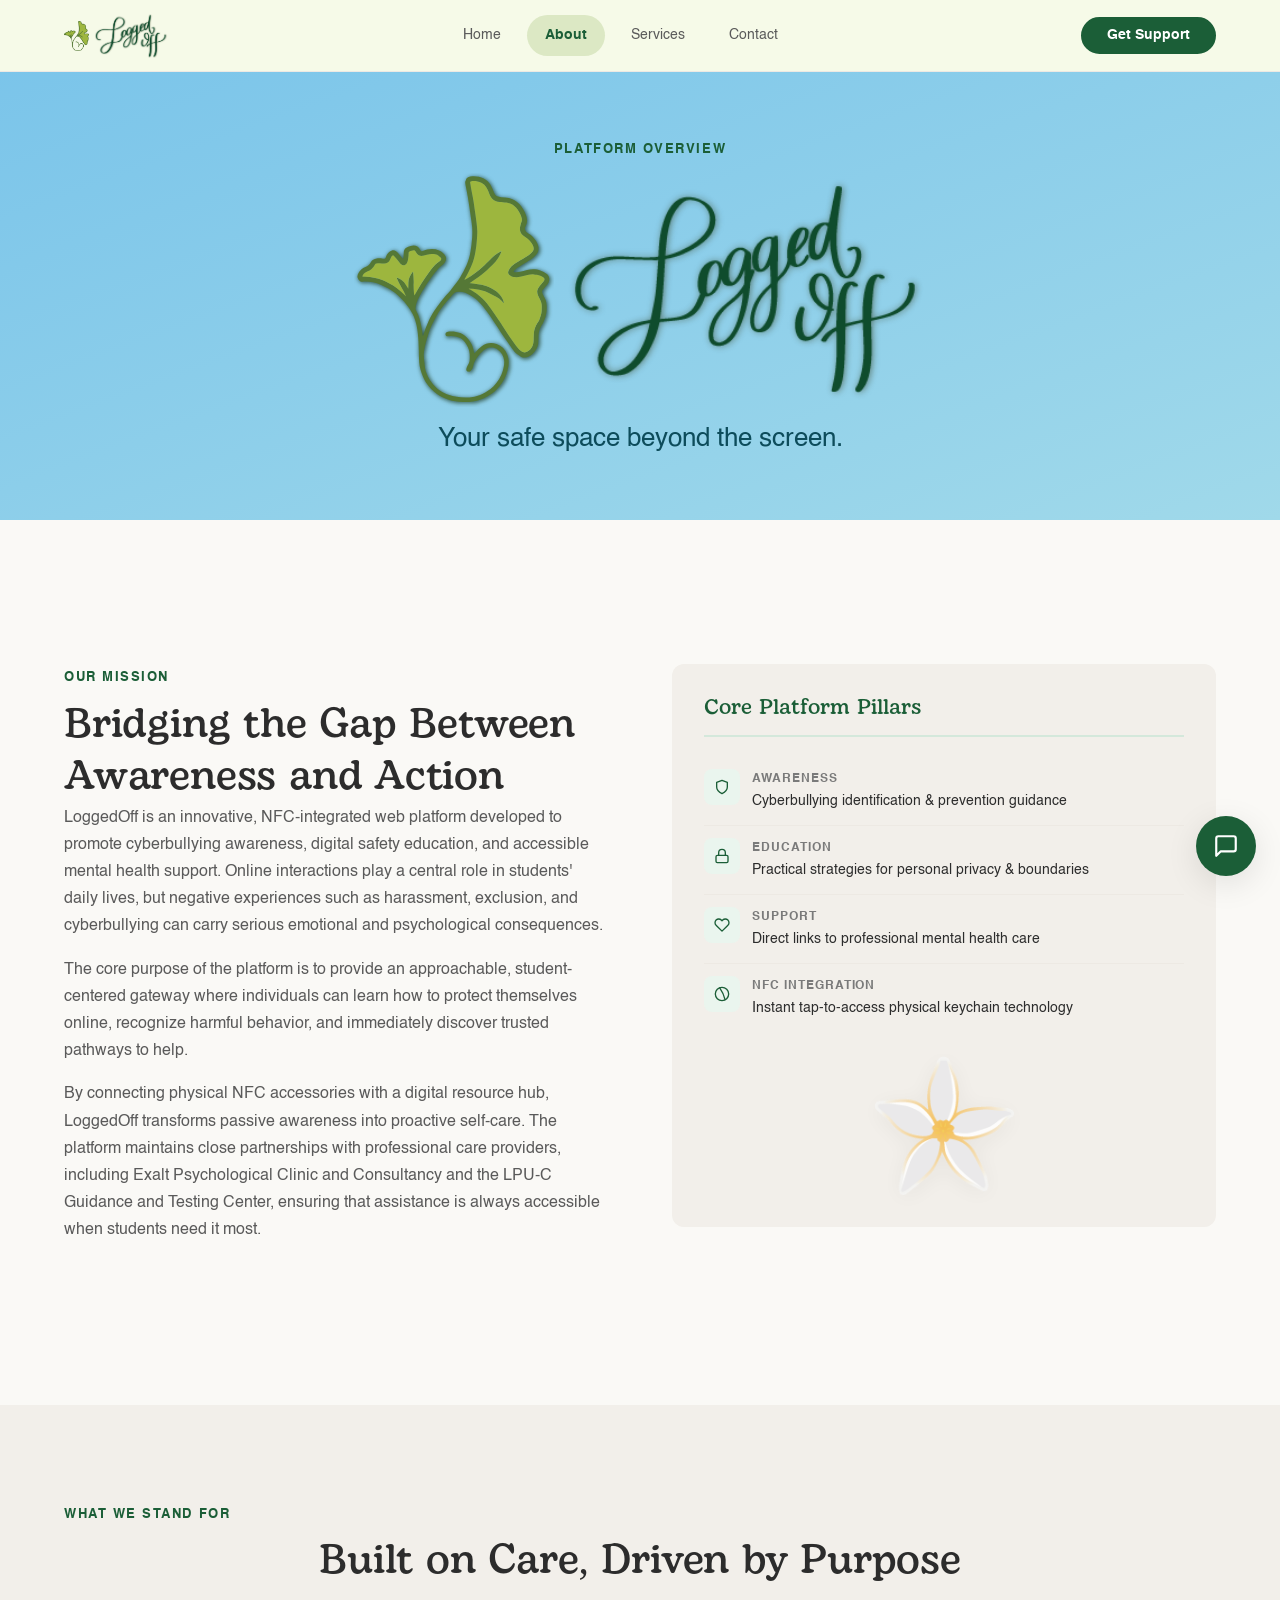
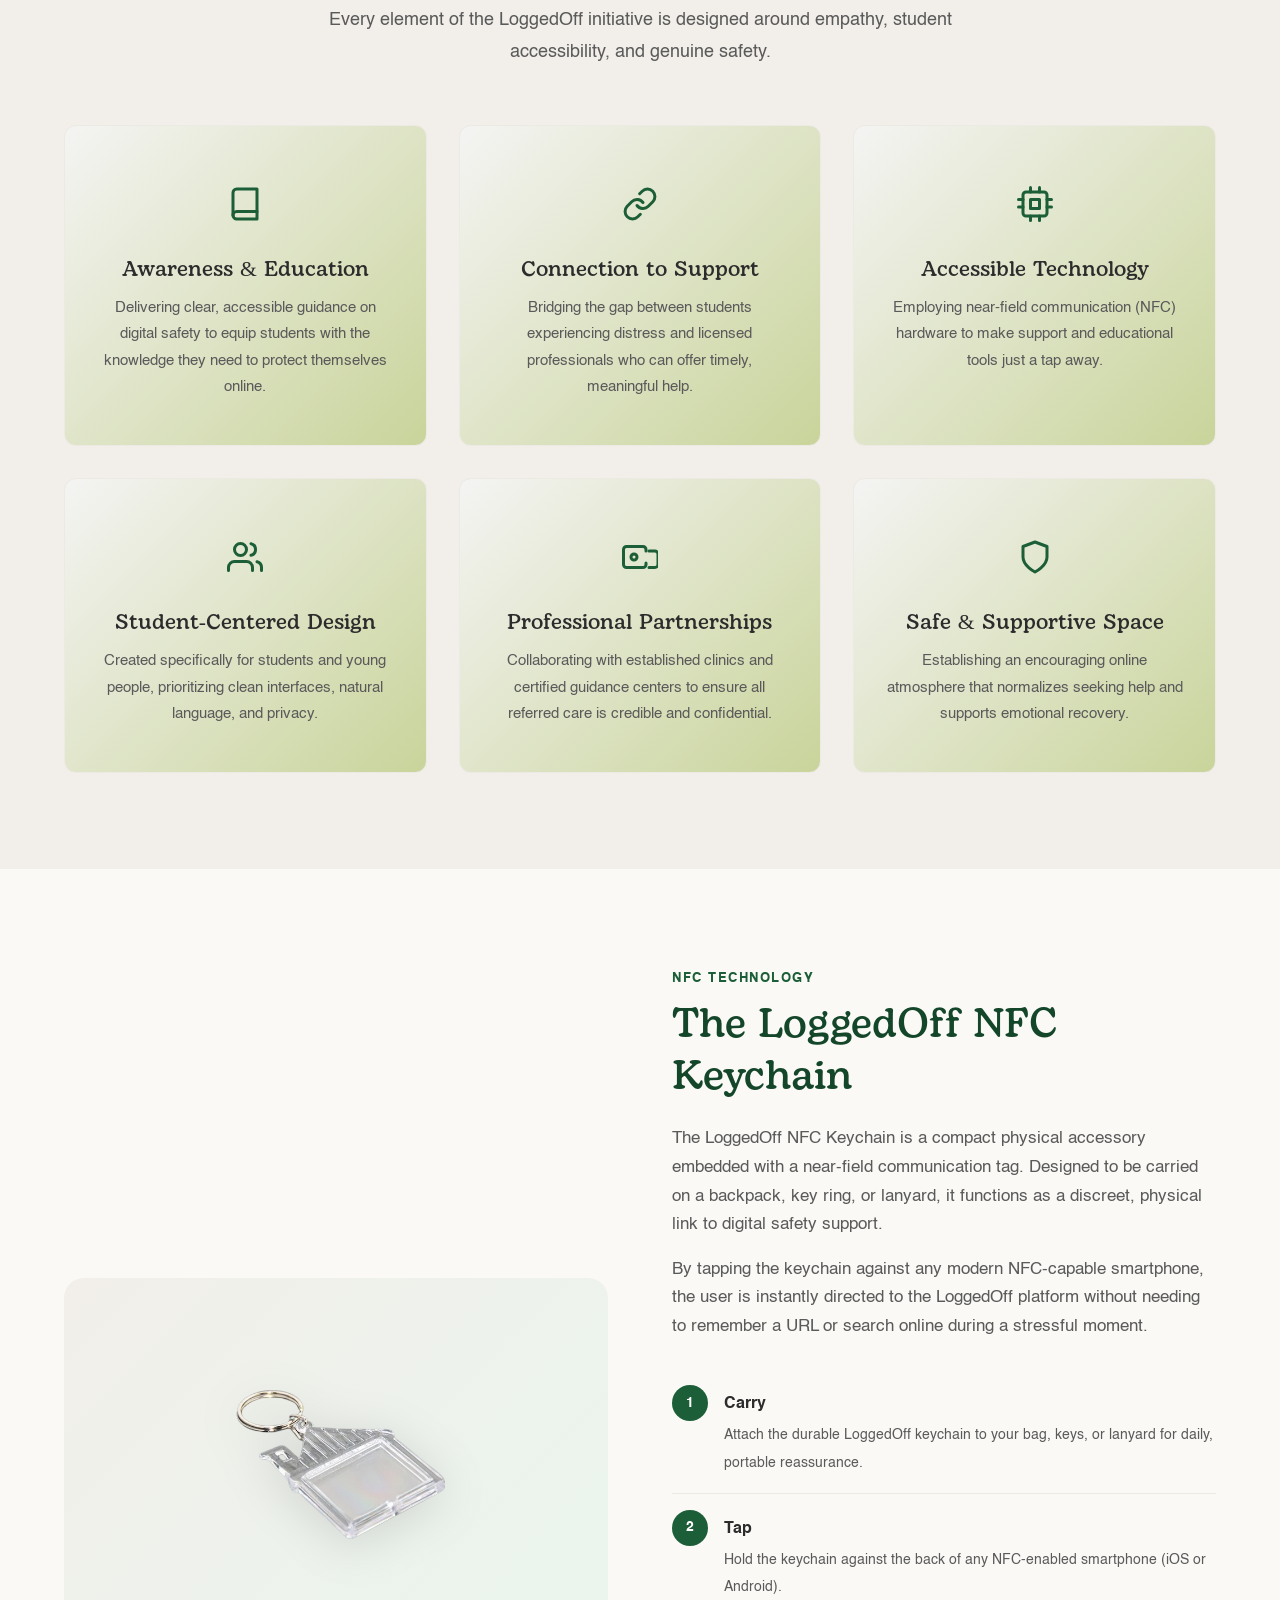
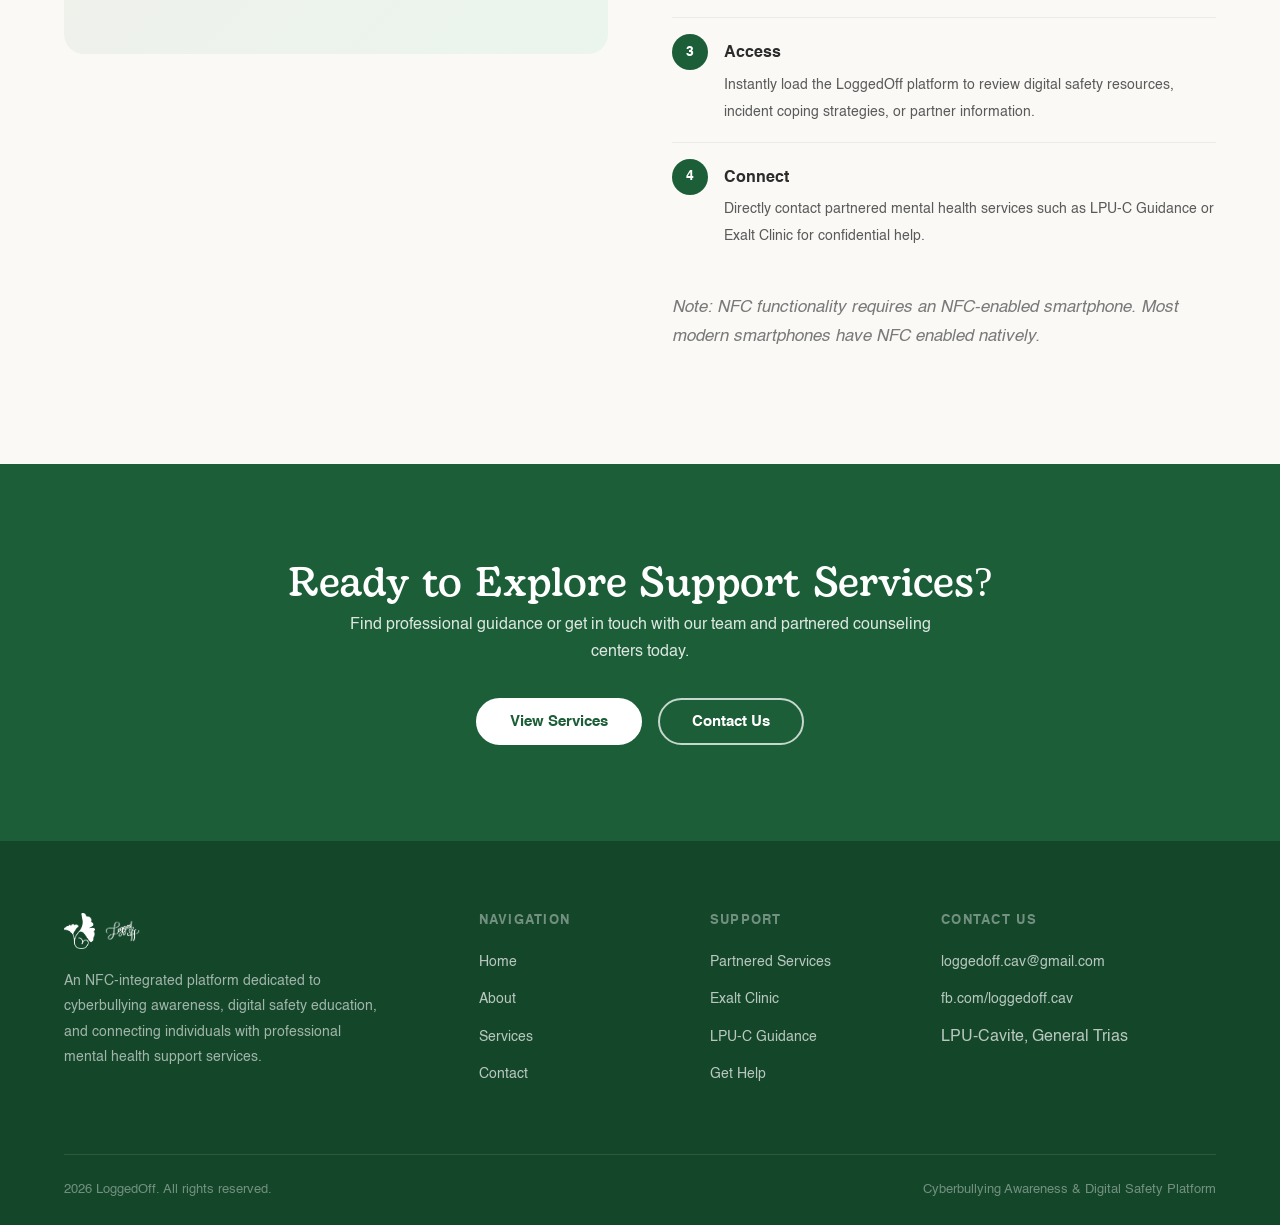
==== commit 0f3f3480: "UI changes" ====
--- a/about.html
+++ b/about.html
@@ -41,8 +41,11 @@
     <section class="page-header">
       <div class="container">
         <span class="section-label">PLATFORM OVERVIEW</span>
-        <h1>LoggedOff Keychain Features and About</h1>
-        <p>Understanding our NFC-integrated platform and discovering how physical technology bridges the gap between digital safety education and real-world mental health support.</p>
+        <h1 class="page-header__brand">
+          <img src="assets/images/logo.svg" alt="" class="page-header__logo">
+          <img src="assets/images/wordmark.png" alt="Logged Off" class="page-header__wordmark">
+        </h1>
+        <p class="page-header__subtitle">Your safe space beyond the screen.</p>
       </div>
     </section>
 
--- a/styles.css
+++ b/styles.css
@@ -230,6 +230,10 @@
   background-color: var(--color-bg-alt);
 }
 
+.section--why-matters {
+  background: linear-gradient(135deg, #DDE7C6 0%, #86AE62 100%);
+}
+
 .section--green {
   background-color: var(--color-green-pale);
 }
@@ -247,6 +251,18 @@
 
 .section--primary p {
   color: rgba(255, 255, 255, 0.85);
+}
+
+.section--not-alone {
+  background-color: #F1F2D6;
+}
+
+.section--not-alone h2 {
+  color: var(--color-primary-dark);
+}
+
+.section--not-alone p {
+  color: var(--color-text-secondary);
 }
 
 .section-header {
@@ -392,7 +408,7 @@
   left: 0;
   right: 0;
   height: var(--nav-height);
-  background-color: rgba(250, 249, 246, 0.92);
+  background-color: #F6FAE8;
   backdrop-filter: blur(16px);
   -webkit-backdrop-filter: blur(16px);
   border-bottom: 1px solid var(--color-border-light);
@@ -402,7 +418,7 @@
 
 .nav.scrolled {
   box-shadow: var(--shadow-sm);
-  background-color: rgba(250, 249, 246, 0.97);
+  background-color: #F6FAE8;
 }
 
 .nav__inner {
@@ -450,13 +466,13 @@
 
 .nav__link:hover {
   color: var(--color-primary);
-  background-color: var(--color-green-pale);
+  background-color: #DCE8C4;
 }
 
 .nav__link.active {
   color: var(--color-primary);
   font-weight: 700;
-  background-color: var(--color-green-pale);
+  background-color: #DCE8C4;
 }
 
 .nav__cta {
@@ -506,7 +522,7 @@
   left: 0;
   right: 0;
   bottom: 0;
-  background-color: rgba(250, 249, 246, 0.98);
+  background-color: #F6FAE8;
   backdrop-filter: blur(16px);
   -webkit-backdrop-filter: blur(16px);
   padding: 32px 24px;
@@ -534,7 +550,7 @@
 .nav__mobile-link:hover,
 .nav__mobile-link.active {
   color: var(--color-primary);
-  background-color: var(--color-green-pale);
+  background-color: #DCE8C4;
   font-weight: 700;
 }
 
@@ -555,7 +571,7 @@
   padding-top: calc(var(--nav-height) + 80px);
   padding-bottom: 96px;
   overflow: hidden;
-  background: linear-gradient(160deg, var(--color-bg) 0%, var(--color-green-pale) 50%, var(--color-chamomile-pale) 100%);
+  background: linear-gradient(160deg, var(--color-bg) 0%, #A1D3E6 50%, var(--color-chamomile-pale) 100%);
 }
 
 .hero__content {
@@ -572,7 +588,7 @@
   letter-spacing: 0.1em;
   text-transform: uppercase;
   color: var(--color-primary);
-  background-color: var(--color-green-muted);
+  /* background-color: var(--color-green-muted); */
   padding: 6px 16px;
   border-radius: 50px;
   margin-bottom: 24px;
@@ -584,9 +600,9 @@
 }
 
 .hero__description {
-  font-size: 1.15rem;
-  line-height: 1.85;
-  color: var(--color-text-secondary);
+  font-size: 1.6rem;
+  line-height: 1.3;
+  color: #0D4C5B;
   margin-bottom: 40px;
   max-width: 560px;
 }
@@ -596,23 +612,80 @@
   right: -40px;
   top: 50%;
   transform: translateY(-50%);
-  opacity: 0.09;
+  opacity: 0.3;
   width: 520px;
   pointer-events: none;
   z-index: 1;
+}
+
+/* --- Affirmation Marquee --- */
+.affirmation-marquee {
+  overflow: hidden;
+  padding: 18px 0;
+  background-color: #F6FAE8;
+  color: var(--color-primary-dark);
+}
+
+.affirmation-marquee__track {
+  display: flex;
+  width: max-content;
+  animation: affirmationScroll 24s linear infinite;
+}
+
+.affirmation-marquee p {
+  display: flex;
+  align-items: center;
+  gap: 32px;
+  flex-shrink: 0;
+  margin: 0;
+  font-size: 0.85rem;
+  font-weight: 700;
+  letter-spacing: 0.16em;
+  color: inherit;
+  opacity: 0.2;
+  white-space: nowrap;
+}
+
+@keyframes affirmationScroll {
+  to {
+    transform: translateX(-50%);
+  }
+}
+
+@media (prefers-reduced-motion: reduce) {
+  .affirmation-marquee__track {
+    animation: none;
+  }
 }
 
 /* Page Header (for inner pages) */
 .page-header {
   padding-top: calc(var(--nav-height) + 64px);
   padding-bottom: 64px;
-  background: linear-gradient(160deg, var(--color-bg) 0%, var(--color-green-pale) 100%);
+  background: linear-gradient(160deg, #78C3EA 0%, #A0D9EA 100%);
   text-align: center;
 }
 
 .page-header h1 {
   color: var(--color-primary-dark);
   margin-bottom: 16px;
+}
+
+.page-header__wordmark {
+  width: min(360px, 58vw);
+  height: auto;
+}
+
+.page-header__brand {
+  display: flex;
+  align-items: center;
+  justify-content: center;
+  gap: clamp(0px, 1vw, 14px);
+}
+
+.page-header__logo {
+  width: clamp(72px, 18vw, 200px);
+  height: auto;
 }
 
 .page-header p {
@@ -620,6 +693,12 @@
   max-width: 600px;
   margin: 0 auto;
   line-height: 1.8;
+}
+
+.page-header__subtitle {
+  font-size: 1.6rem !important;
+  line-height: 1.3 !important;
+  color: #0D4C5B;
 }
 
 /* --- Cards --- */
@@ -638,20 +717,20 @@
 }
 
 .card__icon {
-  width: 52px;
-  height: 52px;
+  width: 68px;
+  height: 68px;
   display: flex;
   align-items: center;
   justify-content: center;
-  background-color: var(--color-green-pale);
+  background-color: transparent;
   border-radius: var(--border-radius-sm);
   margin-bottom: 20px;
   color: var(--color-primary);
 }
 
 .card__icon svg {
-  width: 24px;
-  height: 24px;
+  width: 36px;
+  height: 36px;
 }
 
 .card h3 {
@@ -670,12 +749,22 @@
 
 /* Feature card variant */
 .card--feature {
+  display: flex;
+  flex-direction: column;
   text-align: center;
   padding: 44px 32px;
+  background: linear-gradient(135deg, #F4F4F3 0%, #C9D49B 100%);
 }
 
 .card--feature .card__icon {
   margin: 0 auto 20px;
+}
+
+.card--feature .btn {
+  width: 80%;
+  align-self: center;
+  margin-top: auto;
+  border-radius: var(--border-radius-sm);
 }
 
 /* Partner card variant */
@@ -1788,4 +1877,3 @@
     padding: 32px;
   }
 }
-
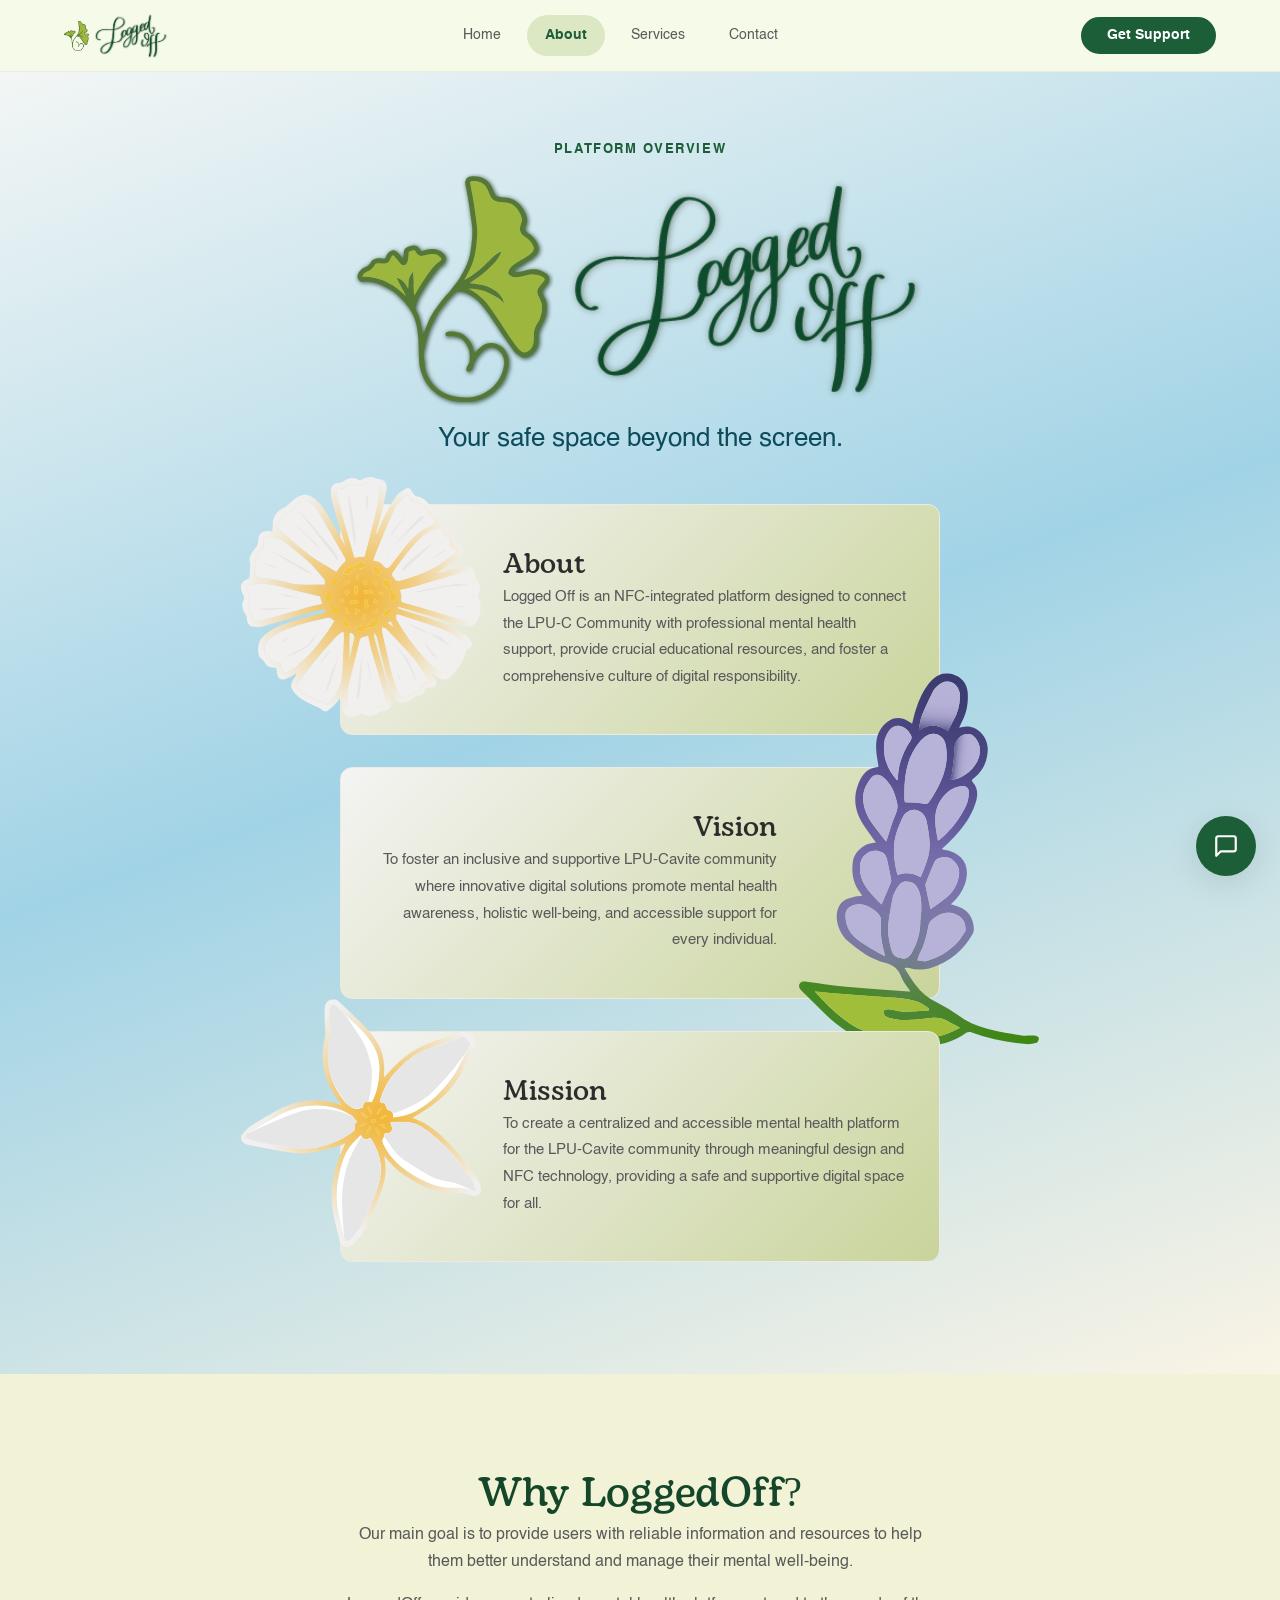
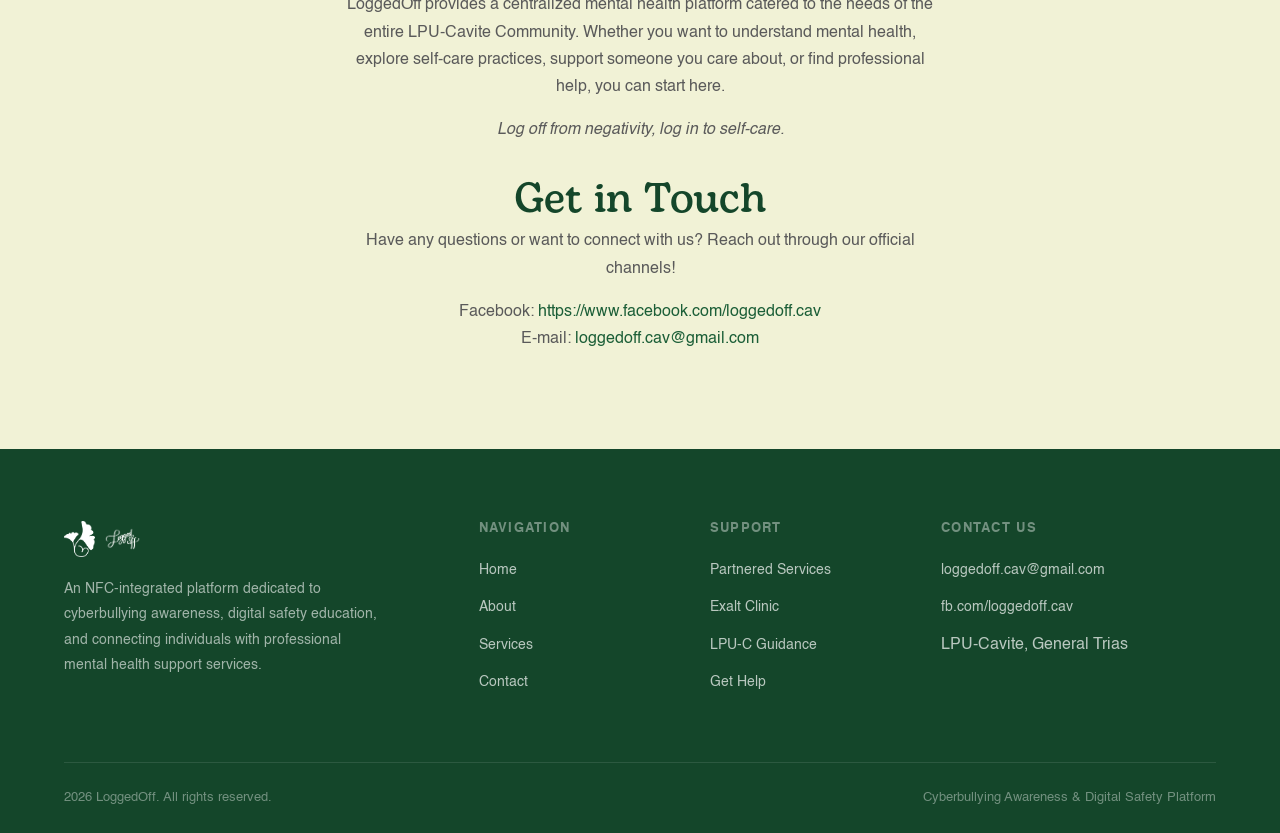
==== commit 217e0e89: "style(ui): simplify about page layout and update styles Refactor the about page by removing extensiv" ====
--- a/about.html
+++ b/about.html
@@ -37,7 +37,7 @@
   </header>
 
   <main>
-    <!-- Page Header -->
+    <!-- Page Content -->
     <section class="page-header">
       <div class="container">
         <span class="section-label">PLATFORM OVERVIEW</span>
@@ -46,175 +46,52 @@
           <img src="assets/images/wordmark.png" alt="Logged Off" class="page-header__wordmark">
         </h1>
         <p class="page-header__subtitle">Your safe space beyond the screen.</p>
-      </div>
-    </section>
-
-    <!-- About LoggedOff -->
-    <section class="section">
-      <div class="container">
-        <div class="service-block">
-          <div class="service-block__content">
-            <span class="section-label">OUR MISSION</span>
-            <h2>Bridging the Gap Between Awareness and Action</h2>
-            <p>LoggedOff is an innovative, NFC-integrated web platform developed to promote cyberbullying awareness, digital safety education, and accessible mental health support. Online interactions play a central role in students' daily lives, but negative experiences such as harassment, exclusion, and cyberbullying can carry serious emotional and psychological consequences.</p>
-            <p>The core purpose of the platform is to provide an approachable, student-centered gateway where individuals can learn how to protect themselves online, recognize harmful behavior, and immediately discover trusted pathways to help.</p>
-            <p>By connecting physical NFC accessories with a digital resource hub, LoggedOff transforms passive awareness into proactive self-care. The platform maintains close partnerships with professional care providers, including Exalt Psychological Clinic and Consultancy and the LPU-C Guidance and Testing Center, ensuring that assistance is always accessible when students need it most.</p>
-          </div>
-          <aside class="service-block__sidebar">
-            <h4>Core Platform Pillars</h4>
-            <div class="contact-item">
-              <div class="contact-item__icon">
-                <svg xmlns="http://www.w3.org/2000/svg" width="16" height="16" viewBox="0 0 24 24" fill="none" stroke="currentColor" stroke-width="2" stroke-linecap="round" stroke-linejoin="round"><path d="M12 22s8-4 8-10V5l-8-3-8 3v7c0 6 8 10 8 10z"></path></svg>
-              </div>
-              <div>
-                <div class="contact-item__label">Awareness</div>
-                <div class="contact-item__value">Cyberbullying identification &amp; prevention guidance</div>
-              </div>
+        <!-- Information Cards -->
+        <div class="grid grid--1 information-cards">
+          <article class="card card--feature card--about">
+            <div class="card__flower">
+              <img src="assets/images/chamomile.svg" alt="Chamomile flower" class="card__flower-img">
             </div>
-            <div class="contact-item">
-              <div class="contact-item__icon">
-                <svg xmlns="http://www.w3.org/2000/svg" width="16" height="16" viewBox="0 0 24 24" fill="none" stroke="currentColor" stroke-width="2" stroke-linecap="round" stroke-linejoin="round"><rect x="3" y="11" width="18" height="11" rx="2" ry="2"></rect><path d="M7 11V7a5 5 0 0 1 10 0v4"></path></svg>
-              </div>
-              <div>
-                <div class="contact-item__label">Education</div>
-                <div class="contact-item__value">Practical strategies for personal privacy &amp; boundaries</div>
-              </div>
+            <div class="card__content">
+              <h3>About</h3>
+              <p>Logged Off is an NFC-integrated platform designed to connect the LPU-C Community with professional mental health support, provide crucial educational resources, and foster a comprehensive culture of digital responsibility.</p>
             </div>
-            <div class="contact-item">
-              <div class="contact-item__icon">
-                <svg xmlns="http://www.w3.org/2000/svg" width="16" height="16" viewBox="0 0 24 24" fill="none" stroke="currentColor" stroke-width="2" stroke-linecap="round" stroke-linejoin="round"><path d="M20.84 4.61a5.5 5.5 0 0 0-7.78 0L12 5.67l-1.06-1.06a5.5 5.5 0 0 0-7.78 7.78l1.06 1.06L12 21.23l7.78-7.78 1.06-1.06a5.5 5.5 0 0 0 0-7.78z"></path></svg>
-              </div>
-              <div>
-                <div class="contact-item__label">Support</div>
-                <div class="contact-item__value">Direct links to professional mental health care</div>
-              </div>
+          </article>
+          <article class="card card--feature card--vision">
+            <div class="card__content card__content--right">
+              <h3>Vision</h3>
+              <p>To foster an inclusive and supportive LPU-Cavite community where innovative digital solutions promote mental health awareness, holistic well-being, and accessible support for every individual.</p>
             </div>
-            <div class="contact-item">
-              <div class="contact-item__icon">
-                <svg xmlns="http://www.w3.org/2000/svg" width="16" height="16" viewBox="0 0 24 24" fill="none" stroke="currentColor" stroke-width="2" stroke-linecap="round" stroke-linejoin="round"><circle cx="12" cy="12" r="10"></circle><path d="M8.56 2.75c4.37 6 6 9.42 8 17.72"></path></svg>
-              </div>
-              <div>
-                <div class="contact-item__label">NFC Integration</div>
-                <div class="contact-item__value">Instant tap-to-access physical keychain technology</div>
-              </div>
+            <div class="card__flower card__flower--right">
+              <img src="assets/images/lavender.svg" alt="Lavender flower" class="card__flower-img">
             </div>
-            <img src="assets/images/jasmine.png" alt="Jasmine Botanical Illustration" class="botanical-accent">
-          </aside>
-        </div>
-      </div>
-    </section>
-
-    <!-- Platform Values -->
-    <section class="section section--alt">
-      <div class="container">
-        <div class="section-label">WHAT WE STAND FOR</div>
-        <div class="section-header">
-          <h2>Built on Care, Driven by Purpose</h2>
-          <p>Every element of the LoggedOff initiative is designed around empathy, student accessibility, and genuine safety.</p>
-        </div>
-        <div class="grid grid--3">
-          <article class="card card--feature">
-            <div class="card__icon">
-              <svg width="24" height="24" viewBox="0 0 24 24" fill="none" stroke="currentColor" stroke-width="2" stroke-linecap="round" stroke-linejoin="round"><path d="M4 19.5A2.5 2.5 0 0 1 6.5 17H20"></path><path d="M6.5 2H20v20H6.5A2.5 2.5 0 0 1 4 19.5v-15A2.5 2.5 0 0 1 6.5 2z"></path></svg>
+          </article>
+          <article class="card card--feature card--mission">
+            <div class="card__flower">
+              <img src="assets/images/jasmine.svg" alt="Jasmine flower" class="card__flower-img">
             </div>
-            <h4>Awareness &amp; Education</h4>
-            <p>Delivering clear, accessible guidance on digital safety to equip students with the knowledge they need to protect themselves online.</p>
-          </article>
-          <article class="card card--feature">
-            <div class="card__icon">
-              <svg width="24" height="24" viewBox="0 0 24 24" fill="none" stroke="currentColor" stroke-width="2" stroke-linecap="round" stroke-linejoin="round"><path d="M10 13a5 5 0 0 0 7.54.54l3-3a5 5 0 0 0-7.07-7.07l-1.72 1.71"></path><path d="M14 11a5 5 0 0 0-7.54-.54l-3 3a5 5 0 0 0 7.07 7.07l1.71-1.71"></path></svg>
+            <div class="card__content">
+              <h3>Mission</h3>
+              <p>To create a centralized and accessible mental health platform for the LPU-Cavite community through meaningful design and NFC technology, providing a safe and supportive digital space for all.</p>
             </div>
-            <h4>Connection to Support</h4>
-            <p>Bridging the gap between students experiencing distress and licensed professionals who can offer timely, meaningful help.</p>
-          </article>
-          <article class="card card--feature">
-            <div class="card__icon">
-              <svg width="24" height="24" viewBox="0 0 24 24" fill="none" stroke="currentColor" stroke-width="2" stroke-linecap="round" stroke-linejoin="round"><rect x="4" y="4" width="16" height="16" rx="2" ry="2"></rect><rect x="9" y="9" width="6" height="6"></rect><line x1="9" y1="1" x2="9" y2="4"></line><line x1="15" y1="1" x2="15" y2="4"></line><line x1="9" y1="20" x2="9" y2="23"></line><line x1="15" y1="20" x2="15" y2="23"></line><line x1="20" y1="9" x2="23" y2="9"></line><line x1="20" y1="14" x2="23" y2="14"></line><line x1="1" y1="9" x2="4" y2="9"></line><line x1="1" y1="14" x2="4" y2="14"></line></svg>
-            </div>
-            <h4>Accessible Technology</h4>
-            <p>Employing near-field communication (NFC) hardware to make support and educational tools just a tap away.</p>
-          </article>
-          <article class="card card--feature">
-            <div class="card__icon">
-              <svg width="24" height="24" viewBox="0 0 24 24" fill="none" stroke="currentColor" stroke-width="2" stroke-linecap="round" stroke-linejoin="round"><path d="M17 21v-2a4 4 0 0 0-4-4H5a4 4 0 0 0-4 4v2"></path><circle cx="9" cy="7" r="4"></circle><path d="M23 21v-2a4 4 0 0 0-3-3.87"></path><path d="M16 3.13a4 4 0 0 1 0 7.75"></path></svg>
-            </div>
-            <h4>Student-Centered Design</h4>
-            <p>Created specifically for students and young people, prioritizing clean interfaces, natural language, and privacy.</p>
-          </article>
-          <article class="card card--feature">
-            <div class="card__icon">
-              <svg width="24" height="24" viewBox="0 0 24 24" fill="none" stroke="currentColor" stroke-width="2" stroke-linecap="round" stroke-linejoin="round"><path d="M16 16v1a2 2 0 0 1-2 2H3a2 2 0 0 1-2-2V7a2 2 0 0 1 2-2h11a2 2 0 0 1 2 2v1"></path><path d="M18 8h4a2 2 0 0 1 2 2v7a2 2 0 0 1-2 2h-4"></path><circle cx="8" cy="12" r="2"></circle></svg>
-            </div>
-            <h4>Professional Partnerships</h4>
-            <p>Collaborating with established clinics and certified guidance centers to ensure all referred care is credible and confidential.</p>
-          </article>
-          <article class="card card--feature">
-            <div class="card__icon">
-              <svg width="24" height="24" viewBox="0 0 24 24" fill="none" stroke="currentColor" stroke-width="2" stroke-linecap="round" stroke-linejoin="round"><path d="M12 22s8-4 8-10V5l-8-3-8 3v7c0 6 8 10 8 10z"></path></svg>
-            </div>
-            <h4>Safe &amp; Supportive Space</h4>
-            <p>Establishing an encouraging online atmosphere that normalizes seeking help and supports emotional recovery.</p>
           </article>
         </div>
       </div>
     </section>
 
-    <!-- NFC Keychain Section -->
-    <section class="section" id="keychain">
-      <div class="container">
-        <div class="product-showcase">
-          <div class="product-showcase__image">
-            <img src="assets/images/nfc_keychain.png" alt="LoggedOff NFC Keychain Hardware">
-          </div>
-          <div class="product-showcase__content">
-            <span class="section-label">NFC TECHNOLOGY</span>
-            <h2>The LoggedOff NFC Keychain</h2>
-            <p>The LoggedOff NFC Keychain is a compact physical accessory embedded with a near-field communication tag. Designed to be carried on a backpack, key ring, or lanyard, it functions as a discreet, physical link to digital safety support.</p>
-            <p>By tapping the keychain against any modern NFC-capable smartphone, the user is instantly directed to the LoggedOff platform without needing to remember a URL or search online during a stressful moment.</p>
-            
-            <ol class="product-steps">
-              <li>
-                <div class="step-text">
-                  <strong>Carry</strong>
-                  <span>Attach the durable LoggedOff keychain to your bag, keys, or lanyard for daily, portable reassurance.</span>
-                </div>
-              </li>
-              <li>
-                <div class="step-text">
-                  <strong>Tap</strong>
-                  <span>Hold the keychain against the back of any NFC-enabled smartphone (iOS or Android).</span>
-                </div>
-              </li>
-              <li>
-                <div class="step-text">
-                  <strong>Access</strong>
-                  <span>Instantly load the LoggedOff platform to review digital safety resources, incident coping strategies, or partner information.</span>
-                </div>
-              </li>
-              <li>
-                <div class="step-text">
-                  <strong>Connect</strong>
-                  <span>Directly contact partnered mental health services such as LPU-C Guidance or Exalt Clinic for confidential help.</span>
-                </div>
-              </li>
-            </ol>
-            <p class="text-sm" style="font-style: italic; color: var(--color-text-light); margin-top: 1.5rem;">
-              Note: NFC functionality requires an NFC-enabled smartphone. Most modern smartphones have NFC enabled natively.
-            </p>
-          </div>
-        </div>
-      </div>
-    </section>
-
     <!-- Call to Action Banner -->
-    <section class="section section--primary text-center">
+    <section class="section section--primary section--not-alone text-center">
       <div class="container container--narrow">
-        <h2>Ready to Explore Support Services?</h2>
-        <p style="max-width: 600px; margin: 0 auto 2rem auto;">Find professional guidance or get in touch with our team and partnered counseling centers today.</p>
-        <div class="btn-group" style="justify-content: center;">
-          <a href="services.html" class="btn btn--white">View Services</a>
-          <a href="contact.html" class="btn btn--outline-white">Contact Us</a>
-        </div>
+        <h2>Why LoggedOff?</h2>
+        <p style="max-width: 600px; margin: 0 auto 1rem auto;">Our main goal is to provide users with reliable information and resources to help them better understand and manage their mental well-being.</p>
+        <p style="max-width: 600px; margin: 0 auto 1rem auto;">LoggedOff provides a centralized mental health platform catered to the needs of the entire LPU-Cavite Community. Whether you want to understand mental health, explore self-care practices, support someone you care about, or find professional help, you can start here.</p>
+        <p style="max-width: 600px; margin: 0 auto 2rem auto;"><em>Log off from negativity, log in to self-care.</em></p>
+        <h2>Get in Touch</h2>
+        <p style="max-width: 600px; margin: 0 auto 1rem auto;">Have any questions or want to connect with us? Reach out through our official channels!</p>
+        <p style="max-width: 600px; margin: 0 auto 0 auto;">
+          Facebook: <a href="https://www.facebook.com/loggedoff.cav" target="_blank" rel="noopener noreferrer">https://www.facebook.com/loggedoff.cav</a><br>
+          E-mail: <a href="mailto:loggedoff.cav@gmail.com">loggedoff.cav@gmail.com</a>
+        </p>
       </div>
     </section>
   </main>
--- a/styles.css
+++ b/styles.css
@@ -311,6 +311,18 @@
 
 .grid--4 {
   grid-template-columns: repeat(4, 1fr);
+}
+
+.grid--1 {
+  grid-template-columns: 1fr;
+}
+
+.information-cards {
+  margin-top: 48px;
+  margin-bottom: 48px;
+  max-width: 600px;
+  margin-left: auto;
+  margin-right: auto;
 }
 
 /* --- Buttons --- */
@@ -662,7 +674,7 @@
 .page-header {
   padding-top: calc(var(--nav-height) + 64px);
   padding-bottom: 64px;
-  background: linear-gradient(160deg, #78C3EA 0%, #A0D9EA 100%);
+  background: linear-gradient(160deg, var(--color-bg) 0%, #A1D3E6 50%, var(--color-chamomile-pale) 100%);
   text-align: center;
 }
 
@@ -754,6 +766,7 @@
   text-align: center;
   padding: 44px 32px;
   background: linear-gradient(135deg, #F4F4F3 0%, #C9D49B 100%);
+  position: relative;
 }
 
 .card--feature .card__icon {
@@ -765,6 +778,48 @@
   align-self: center;
   margin-top: auto;
   border-radius: var(--border-radius-sm);
+}
+
+.card__flower {
+  position: absolute;
+  top: 40%;
+  left: -100px;
+  transform: translateY(-50%);
+  width: 240px;
+  height: auto;
+  z-index: 1;
+  pointer-events: none;
+}
+
+.card__flower--right {
+  left: auto;
+  right: -100px;
+}
+
+.card__flower-img {
+  width: 100%;
+  height: auto;
+  display: block;
+}
+
+.card__content {
+  margin-left: 130px;
+  text-align: left;
+}
+
+.card__content--right {
+  margin-left: 0;
+  margin-right: 130px;
+  text-align: right;
+}
+
+.information-cards h3 {
+  font-size: clamp(1.3rem, 2.5vw, 1.75rem);
+  margin-bottom: 0;
+  font-weight: 300;
+  line-height: 1.25;
+  color: var(--color-text);
+  font-family: var(--font-heading);
 }
 
 /* Partner card variant */
@@ -852,7 +907,7 @@
 .service-block {
   display: grid;
   grid-template-columns: 1fr 1fr;
-  gap: 64px;
+  gap: 16px;
   align-items: start;
   padding: 48px 0;
 }
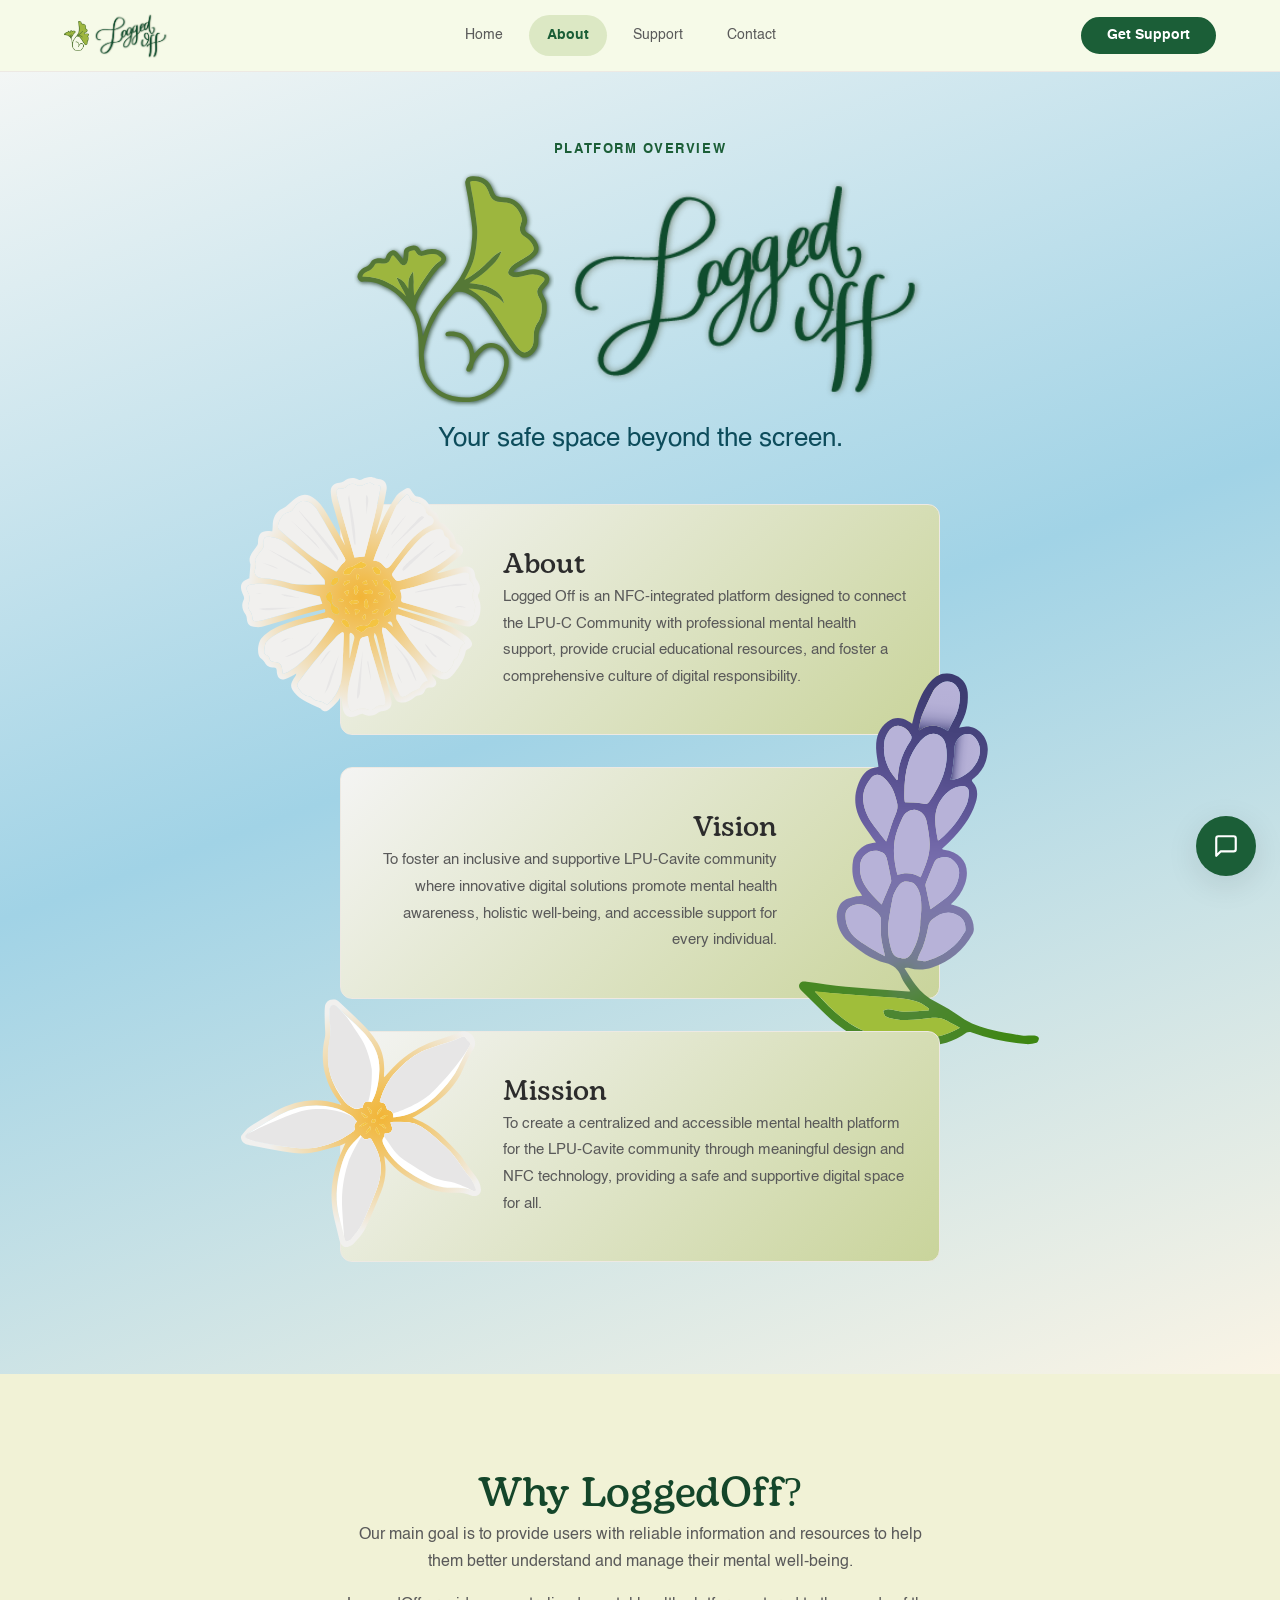
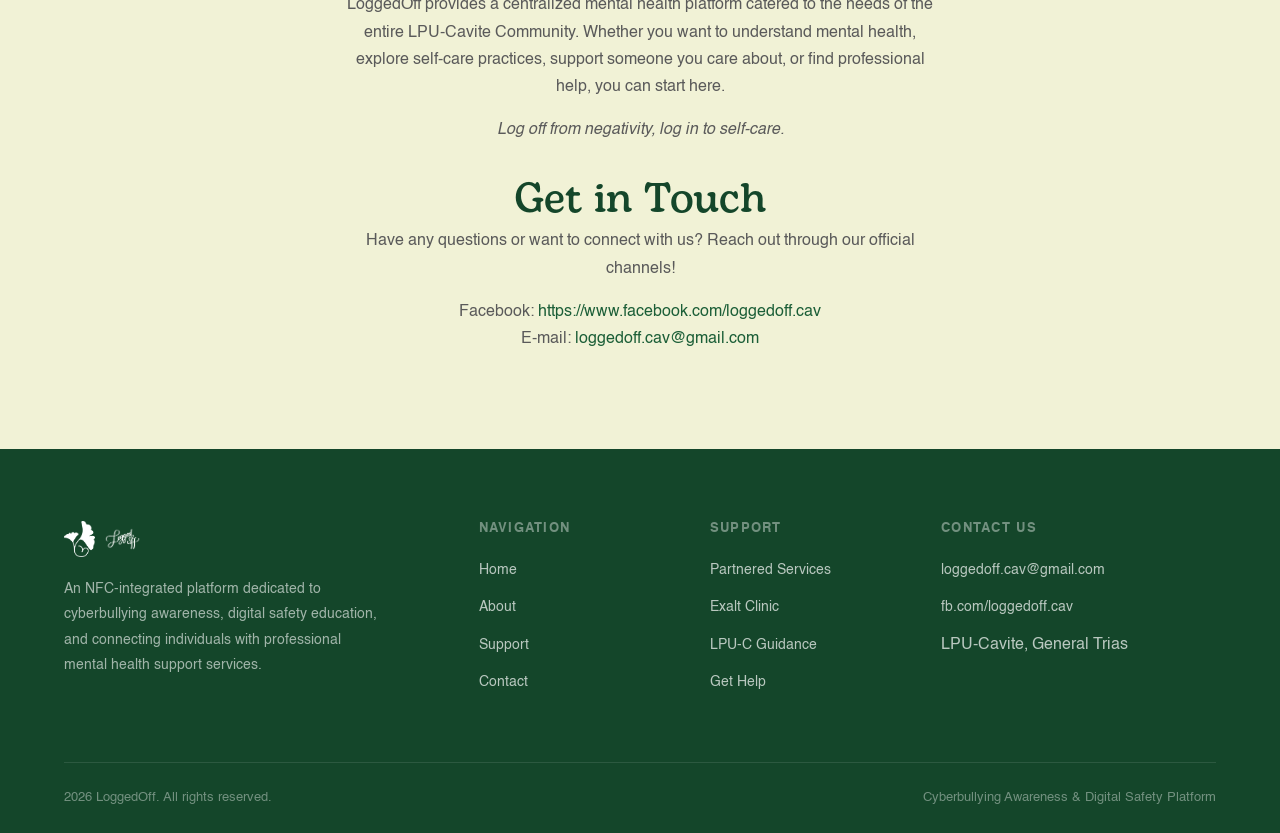
==== commit 523bb4e1: "feat(ui): replace services page with support page and update contact styles Replaces the `services.h" ====
--- a/about.html
+++ b/about.html
@@ -19,7 +19,7 @@
         <div class="nav__links">
           <a href="index.html" class="nav__link">Home</a>
           <a href="about.html" class="nav__link active">About</a>
-          <a href="services.html" class="nav__link">Services</a>
+          <a href="support.html" class="nav__link">Support</a>
           <a href="contact.html" class="nav__link">Contact</a>
         </div>
         <a href="contact.html" class="btn btn--primary btn--sm nav__cta">Get Support</a>
@@ -31,7 +31,7 @@
     <div class="nav__mobile-menu">
       <a href="index.html" class="nav__mobile-link">Home</a>
       <a href="about.html" class="nav__mobile-link active">About</a>
-      <a href="services.html" class="nav__mobile-link">Services</a>
+      <a href="support.html" class="nav__mobile-link">Support</a>
       <a href="contact.html" class="nav__mobile-link">Contact</a>
     </div>
   </header>
@@ -111,16 +111,16 @@
           <ul class="footer__links">
             <li><a href="index.html">Home</a></li>
             <li><a href="about.html">About</a></li>
-            <li><a href="services.html">Services</a></li>
+            <li><a href="support.html">Support</a></li>
             <li><a href="contact.html">Contact</a></li>
           </ul>
         </div>
         <div>
           <h4>Support</h4>
           <ul class="footer__links">
-            <li><a href="services.html">Partnered Services</a></li>
-            <li><a href="services.html#exalt">Exalt Clinic</a></li>
-            <li><a href="services.html#lpuc">LPU-C Guidance</a></li>
+            <li><a href="support.html">Partnered Services</a></li>
+            <li><a href="support.html#exalt">Exalt Clinic</a></li>
+            <li><a href="support.html#lpuc">LPU-C Guidance</a></li>
             <li><a href="contact.html">Get Help</a></li>
           </ul>
         </div>
--- a/styles.css
+++ b/styles.css
@@ -122,6 +122,7 @@
   scroll-behavior: smooth;
   -webkit-text-size-adjust: 100%;
   font-size: 16px;
+  overflow-x: hidden;
 }
 
 body {
@@ -711,6 +712,70 @@
   font-size: 1.6rem !important;
   line-height: 1.3 !important;
   color: #0D4C5B;
+}
+
+/* Page Header Decorations */
+.page-header {
+  position: relative;
+  overflow: hidden;
+}
+
+.page-header__decoration {
+  position: absolute;
+  right: -40px;
+  top: 50%;
+  transform: translateY(-50%);
+  opacity: 0.6;
+  width: 520px;
+  pointer-events: none;
+  z-index: 1;
+}
+
+.page-header__decoration--left {
+  position: absolute;
+  left: -40px;
+  top: 50%;
+  transform: translateY(-50%);
+  opacity: 0.6;
+  width: 520px;
+  pointer-events: none;
+  z-index: 1;
+}
+
+.page-header__decoration--small {
+  position: absolute;
+  right: 160px;
+  top: 80%;
+  transform: translateY(-50%) rotate(-30deg);
+  opacity: 0.6;
+  width: 280px;
+  pointer-events: none;
+  z-index: 2;
+}
+
+@media (max-width: 1024px) {
+  .page-header__decoration,
+  .page-header__decoration--left {
+    width: 400px;
+  }
+  .page-header__decoration {
+    right: -60px;
+  }
+  .page-header__decoration--left {
+    left: -60px;
+  }
+  .page-header__decoration--small {
+    width: 220px;
+    right: 60px;
+  }
+}
+
+@media (max-width: 768px) {
+  .page-header__decoration,
+  .page-header__decoration--left,
+  .page-header__decoration--small {
+    display: none;
+  }
 }
 
 /* --- Cards --- */
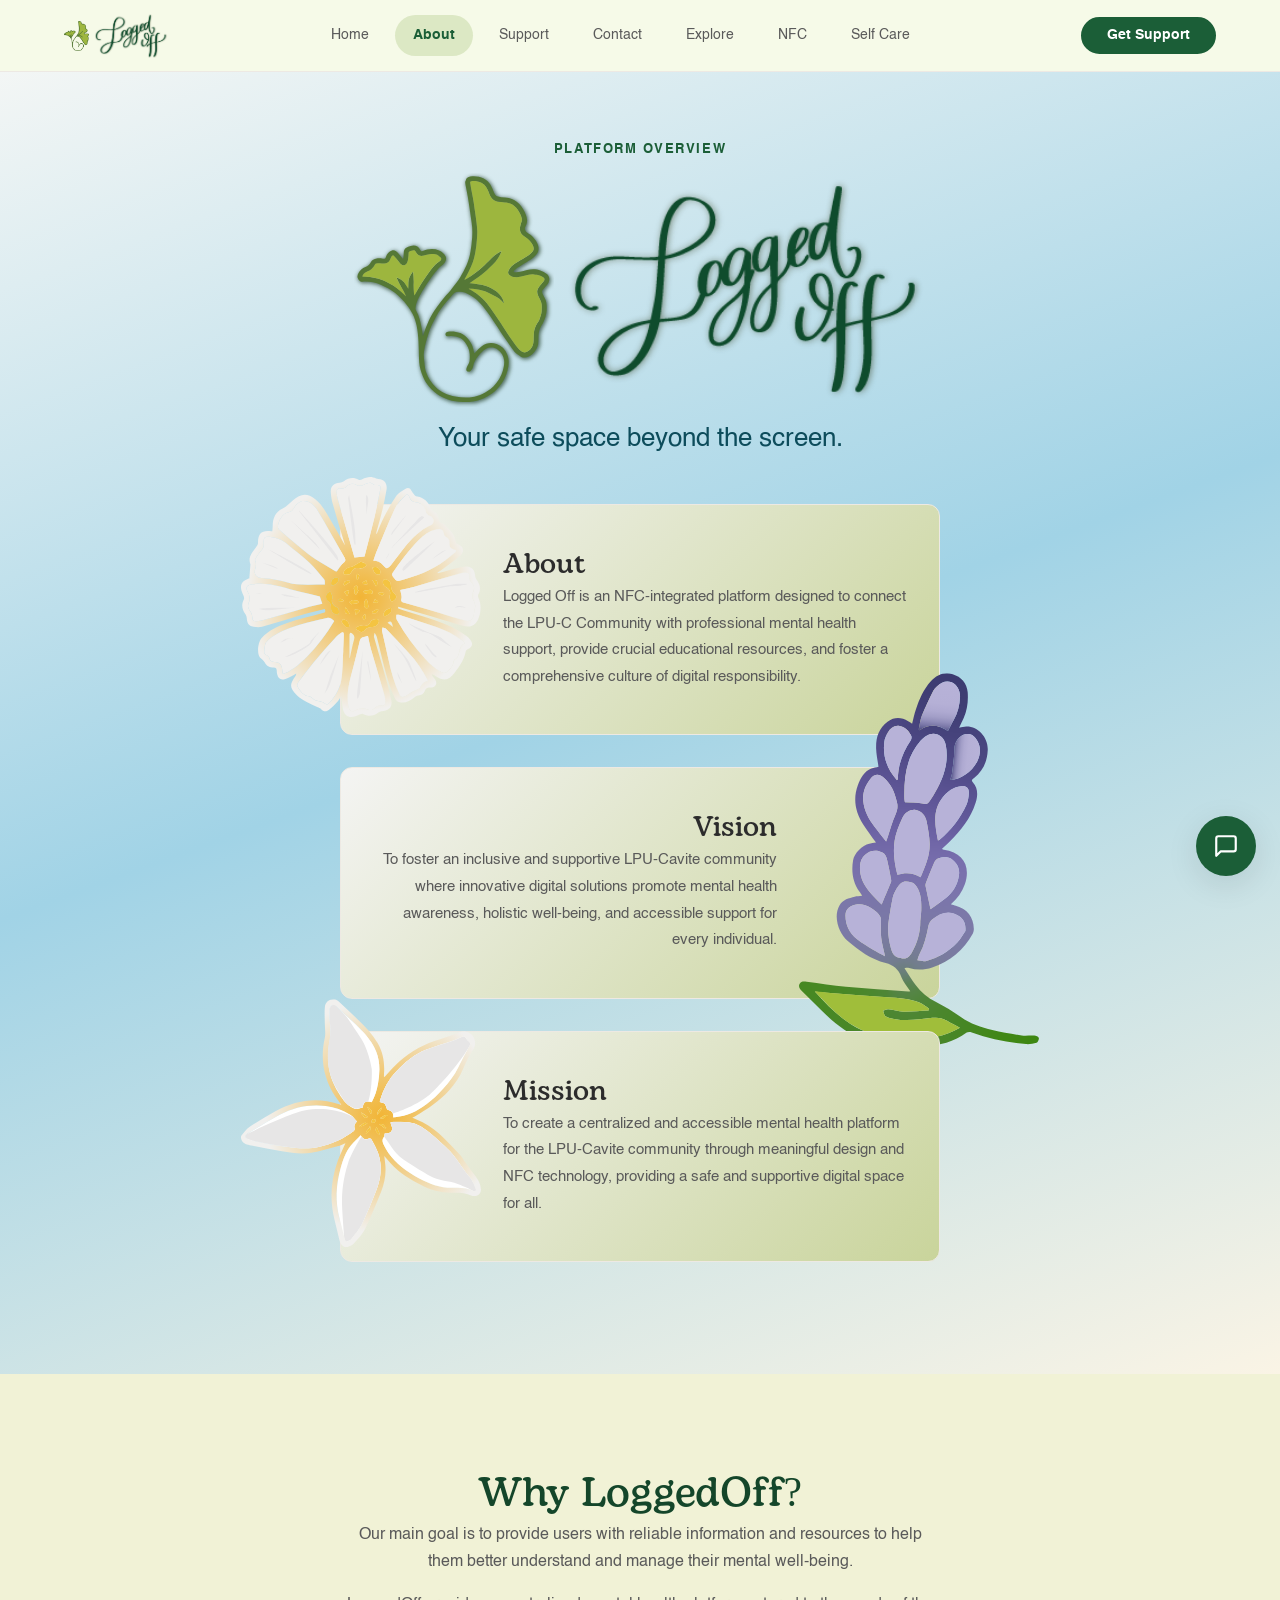
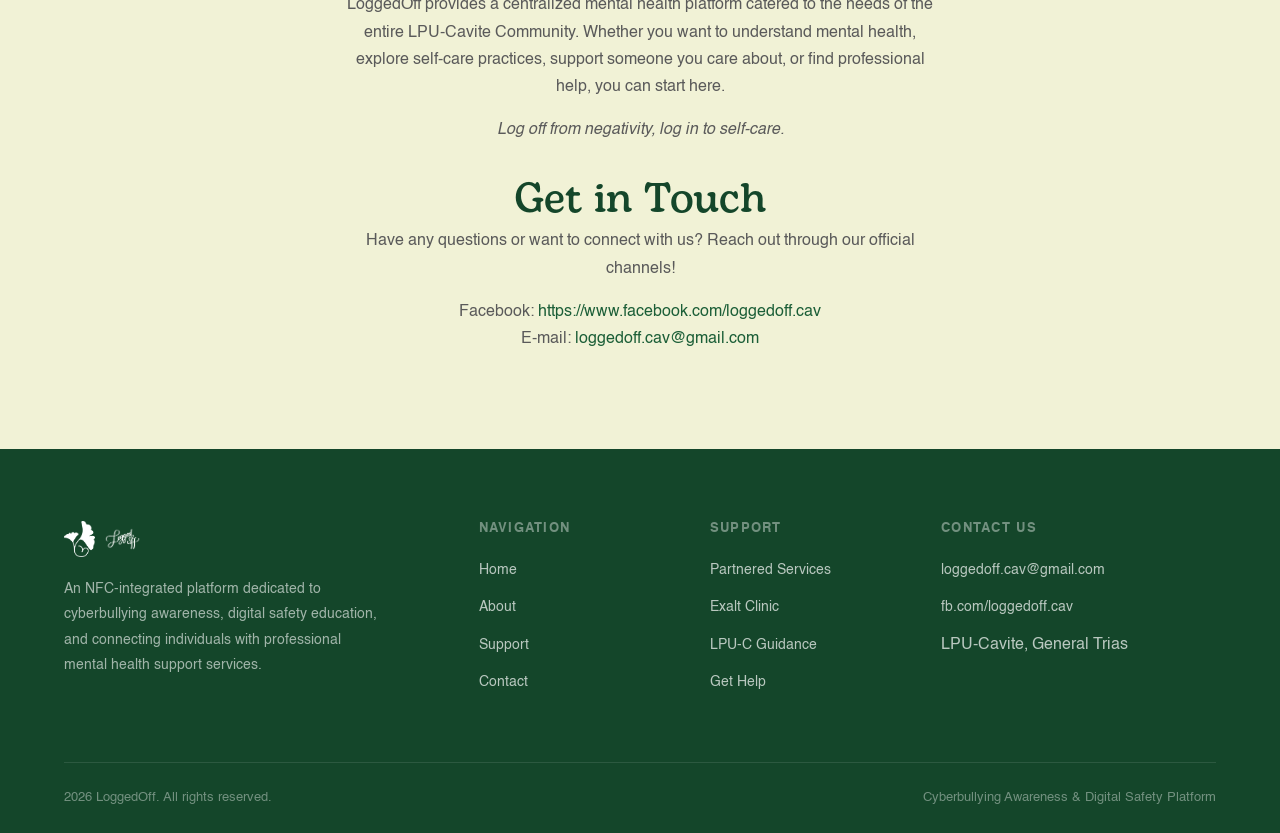
==== commit b37ebdc7: "feat(site): expand site structure with new pages and navigation links Introduce several new content " ====
--- a/about.html
+++ b/about.html
@@ -21,6 +21,9 @@
           <a href="about.html" class="nav__link active">About</a>
           <a href="support.html" class="nav__link">Support</a>
           <a href="contact.html" class="nav__link">Contact</a>
+          <a href="explore.html" class="nav__link">Explore</a>
+          <a href="nfc.html" class="nav__link">NFC</a>
+          <a href="selfcare.html" class="nav__link">Self Care</a>
         </div>
         <a href="contact.html" class="btn btn--primary btn--sm nav__cta">Get Support</a>
         <button class="nav__toggle" aria-label="Toggle menu">
@@ -33,6 +36,9 @@
       <a href="about.html" class="nav__mobile-link active">About</a>
       <a href="support.html" class="nav__mobile-link">Support</a>
       <a href="contact.html" class="nav__mobile-link">Contact</a>
+      <a href="explore.html" class="nav__mobile-link">Explore</a>
+      <a href="nfc.html" class="nav__mobile-link">NFC</a>
+      <a href="selfcare.html" class="nav__mobile-link">Self Care</a>
     </div>
   </header>
 
--- a/styles.css
+++ b/styles.css
@@ -613,28 +613,130 @@
 }
 
 .hero__description {
-  font-size: 1.6rem;
-  line-height: 1.3;
-  color: #0D4C5B;
-  margin-bottom: 40px;
-  max-width: 560px;
-}
+    font-size: clamp(0.95rem, 2.2vw, 1.6rem);
+    line-height: 1.3;
+    color: #0D4C5B;
+    margin-bottom: 40px;
+    max-width: 560px;
+  }
 
 .hero__decoration {
-  position: absolute;
-  right: -40px;
-  top: 50%;
-  transform: translateY(-50%);
-  opacity: 0.3;
-  width: 520px;
-  pointer-events: none;
-  z-index: 1;
-}
+    position: absolute;
+    right: -40px;
+    top: 50%;
+    transform: translateY(-50%);
+    opacity: 0.3;
+    width: 520px;
+    pointer-events: none;
+    z-index: 1;
+  }
+
+  .hero__nfc {
+    position: absolute;
+    right: 80px;
+    top: 50%;
+    transform: translateY(-50%);
+    width: 360px;
+    pointer-events: none;
+    z-index: 1;
+  }
+
+  .hero__flower {
+    position: absolute;
+    pointer-events: none;
+    z-index: 1;
+    opacity: 0.7;
+  }
+
+  .hero__flower--jasmine {
+    width: 480px;
+    right: -40px;
+    top: 50%;
+    transform: translateY(-50%) rotate(90deg);
+  }
+
+  .hero__flower--chamomile {
+    width: 500px;
+    right: 400px;
+    top: 90%;
+    transform: translateY(-50%) rotate(15deg);
+  }
+
+  .hero__flower--lavender {
+    width: 400px;
+    right: 250px;
+    bottom: -30px;
+    top: 1%;
+    transform: rotate(20deg) scaleX(-1);
+  }
+
+  .hero__icon {
+    position: absolute;
+    pointer-events: none;
+    z-index: 1;
+    opacity: 0.18;
+    color: var(--color-primary);
+  }
+
+  .hero__icon--heart {
+    width: 120px;
+    height: 120px;
+    top: 14%;
+    right: 10%;
+    opacity: 0.22;
+    color: var(--color-lavender);
+    animation: heroFloat1 6s ease-in-out infinite;
+  }
+
+  .hero__icon--shield {
+    width: 100px;
+    height: 100px;
+    top: 58%;
+    right: 6%;
+    opacity: 0.16;
+    color: var(--color-primary-light);
+    animation: heroFloat2 7s ease-in-out infinite;
+  }
+
+  .hero__icon--leaf {
+    width: 80px;
+    height: 80px;
+    bottom: 10%;
+    right: 18%;
+    opacity: 0.2;
+    color: var(--color-green-soft);
+    animation: heroFloat3 5.5s ease-in-out infinite;
+  }
+
+  .hero__icon--nfc {
+    width: 64px;
+    height: 64px;
+    top: 38%;
+    right: 24%;
+    opacity: 0.14;
+    color: var(--color-chamomile);
+    animation: heroFloat1 8s ease-in-out infinite;
+  }
+
+  @keyframes heroFloat1 {
+    0%, 100% { transform: translateY(0) rotate(0deg); }
+    50% { transform: translateY(-18px) rotate(6deg); }
+  }
+
+  @keyframes heroFloat2 {
+    0%, 100% { transform: translateY(0) rotate(0deg); }
+    50% { transform: translateY(22px) rotate(-6deg); }
+  }
+
+  @keyframes heroFloat3 {
+    0%, 100% { transform: translateY(0) rotate(0deg); }
+    50% { transform: translateY(-14px) rotate(8deg); }
+  }
 
 /* --- Affirmation Marquee --- */
 .affirmation-marquee {
   overflow: hidden;
-  padding: 18px 0;
+  padding: 9px 0;
   background-color: #F6FAE8;
   color: var(--color-primary-dark);
 }
@@ -651,7 +753,7 @@
   gap: 32px;
   flex-shrink: 0;
   margin: 0;
-  font-size: 0.85rem;
+  font-size: 0.7rem;
   font-weight: 700;
   letter-spacing: 0.16em;
   color: inherit;
@@ -743,15 +845,68 @@
 }
 
 .page-header__decoration--small {
-  position: absolute;
-  right: 160px;
-  top: 80%;
-  transform: translateY(-50%) rotate(-30deg);
-  opacity: 0.6;
-  width: 280px;
-  pointer-events: none;
-  z-index: 2;
-}
+    position: absolute;
+    right: 160px;
+    top: 80%;
+    transform: translateY(-50%) rotate(-30deg);
+    opacity: 0.6;
+    width: 280px;
+    pointer-events: none;
+    z-index: 2;
+  }
+
+  .page-header__icon {
+    position: absolute;
+    pointer-events: none;
+    z-index: 2;
+    opacity: 0.2;
+    color: var(--color-primary);
+  }
+
+  .page-header__icon--heart {
+    width: 90px;
+    height: 90px;
+    top: 18%;
+    right: 10%;
+    opacity: 0.22;
+    color: var(--color-lavender);
+    animation: pageFloat1 6s ease-in-out infinite;
+  }
+
+  .page-header__icon--shield {
+    width: 72px;
+    height: 72px;
+    bottom: 18%;
+    right: 6%;
+    opacity: 0.16;
+    color: var(--color-primary-light);
+    animation: pageFloat2 7s ease-in-out infinite;
+  }
+
+  .page-header__icon--leaf {
+    width: 56px;
+    height: 56px;
+    top: 52%;
+    right: 16%;
+    opacity: 0.18;
+    color: var(--color-green-soft);
+    animation: pageFloat3 5.5s ease-in-out infinite;
+  }
+
+  @keyframes pageFloat1 {
+    0%, 100% { transform: translateY(0) rotate(0deg); }
+    50% { transform: translateY(-16px) rotate(6deg); }
+  }
+
+  @keyframes pageFloat2 {
+    0%, 100% { transform: translateY(0) rotate(0deg); }
+    50% { transform: translateY(20px) rotate(-6deg); }
+  }
+
+  @keyframes pageFloat3 {
+    0%, 100% { transform: translateY(0) rotate(0deg); }
+    50% { transform: translateY(-12px) rotate(8deg); }
+  }
 
 @media (max-width: 1024px) {
   .page-header__decoration,
@@ -772,9 +927,51 @@
 
 @media (max-width: 768px) {
   .page-header__decoration,
-  .page-header__decoration--left,
+  .page-header__decoration--left {
+    width: 260px;
+    opacity: 0.4;
+  }
+
+  .page-header__decoration {
+    right: -25px;
+  }
+
+  .page-header__decoration--left {
+    left: -25px;
+  }
+
   .page-header__decoration--small {
-    display: none;
+    width: 160px;
+    right: 30px;
+    opacity: 0.4;
+  }
+
+  .page-header__icon {
+    opacity: 0.12;
+  }
+
+  .page-header__icon--heart {
+    width: 60px;
+    height: 60px;
+    top: 14%;
+    right: 4%;
+    opacity: 0.14;
+  }
+
+  .page-header__icon--shield {
+    width: 48px;
+    height: 48px;
+    bottom: 14%;
+    right: 2%;
+    opacity: 0.1;
+  }
+
+  .page-header__icon--leaf {
+    width: 36px;
+    height: 36px;
+    top: 50%;
+    right: 12%;
+    opacity: 0.12;
   }
 }
 
@@ -1052,9 +1249,8 @@
   display: flex;
   align-items: center;
   justify-content: center;
-  background-color: var(--color-green-pale);
   border-radius: var(--border-radius-sm);
-  color: var(--color-primary);
+  color: #0f2c4c;
 }
 
 .contact-item__icon svg {
@@ -1067,25 +1263,26 @@
   font-weight: 700;
   text-transform: uppercase;
   letter-spacing: 0.08em;
-  color: var(--color-text-light);
+  color: #1e4d72;
   margin-bottom: 2px;
 }
 
 .contact-item__value {
   font-size: 0.9rem;
-  color: var(--color-text);
+  color: #1a365d;
   line-height: 1.5;
 }
 
-.contact-item__value a {
-  color: var(--color-primary);
+.contact-accordion .contact-item__value a {
+  color: #0f2c4c;
   text-decoration: underline;
-  text-decoration-color: var(--color-green-muted);
+  text-decoration-color: rgba(15, 44, 76, 0.4);
   text-underline-offset: 2px;
 }
 
-.contact-item__value a:hover {
-  text-decoration-color: var(--color-primary);
+.contact-accordion .contact-item__value a:hover {
+  color: #1a365d;
+  text-decoration-color: #1a365d;
 }
 
 /* --- Product Section (NFC Keychain) --- */
@@ -1199,11 +1396,13 @@
 }
 
 .contact-card {
-  background-color: var(--color-bg-card);
+  background: linear-gradient(135deg, #F4F4F3 0%, #C9D49B 100%);
   border: 1px solid var(--color-border-light);
   border-radius: var(--border-radius);
   padding: 40px 36px;
   transition: all var(--transition-base);
+  cursor: pointer;
+  color: var(--color-text);
 }
 
 .contact-card:hover {
@@ -1213,6 +1412,8 @@
 .contact-card h3 {
   color: var(--color-primary);
   margin-bottom: 8px;
+  font-family: var(--font-heading);
+  font-weight: 300;
 }
 
 .contact-card__subtitle {
@@ -1226,6 +1427,51 @@
 .contact-card__details {
   display: flex;
   flex-direction: column;
+}
+
+/* Accordion behavior for contact.html only */
+.contact-accordion .contact-card {
+  position: relative;
+  background: linear-gradient(135deg, #79C4EA 0%, #F4F4F3 100%);
+  color: #1a365d;
+}
+
+.contact-accordion .contact-card h3 {
+  color: #0f2c4c;
+}
+
+.contact-accordion .contact-card__subtitle {
+  color: #1e4d72;
+}
+
+.contact-accordion .contact-card__details {
+  display: none;
+  max-height: 0;
+  overflow: hidden;
+  transition: max-height 0.4s ease, padding 0.4s ease;
+  padding-top: 0;
+}
+
+.contact-accordion .contact-card.active .contact-card__details {
+  display: flex;
+  max-height: 2000px;
+  padding-top: 16px;
+}
+
+.contact-accordion .contact-card::after {
+  content: '+';
+  position: absolute;
+  top: 24px;
+  right: 24px;
+  font-size: 1.5rem;
+  font-weight: 300;
+  color: #0f2c4c;
+  transition: transform var(--transition-base);
+  font-family: var(--font-heading);
+}
+
+.contact-accordion .contact-card.active::after {
+  content: '−';
 }
 
 .contact-card .btn {
@@ -1856,11 +2102,6 @@
   .product-showcase {
     gap: 40px;
   }
-
-  .hero__decoration {
-    width: 400px;
-    right: -60px;
-  }
 }
 
 /* Mobile landscape / small tablet */
@@ -1892,7 +2133,74 @@
   }
 
   .hero__decoration {
-    display: none;
+    display: block;
+    right: -150px;
+    opacity: 0.25;
+  }
+
+  .hero__nfc {
+    width: 220px;
+    right: 0px;
+    top: 60%;
+    opacity: 0.85;
+  }
+
+  .hero__icon {
+    opacity: 0.12;
+  }
+
+  .hero__icon--heart {
+    width: 70px;
+    height: 70px;
+    top: 12%;
+    right: 4%;
+    opacity: 0.16;
+  }
+
+  .hero__icon--shield {
+    width: 56px;
+    height: 56px;
+    top: 58%;
+    right: 2%;
+    opacity: 0.12;
+  }
+
+  .hero__icon--leaf {
+    width: 44px;
+    height: 44px;
+    bottom: 8%;
+    right: 12%;
+    opacity: 0.14;
+  }
+
+  .hero__icon--nfc {
+    width: 36px;
+    height: 36px;
+    top: 35%;
+    right: 14%;
+    opacity: 0.1;
+  }
+
+  .hero__flower {
+    opacity: 0.7;
+  }
+
+  .hero__flower--jasmine {
+    width: 260px;
+    right: -20px;
+    top: 30%;
+  }
+
+  .hero__flower--chamomile {
+    width: 250px;
+    right: 50px;
+    top: 95%;
+  }
+
+  .hero__flower--lavender {
+    width: 220px;
+    right: -30px;
+    top: 20%;
   }
 
   .page-header {
@@ -1947,11 +2255,7 @@
   }
 
   .btn-group {
-    flex-direction: column;
-  }
-
-  .btn-group .btn {
-    width: 100%;
+    justify-content: flex-start;
   }
 
   .contact-hero {
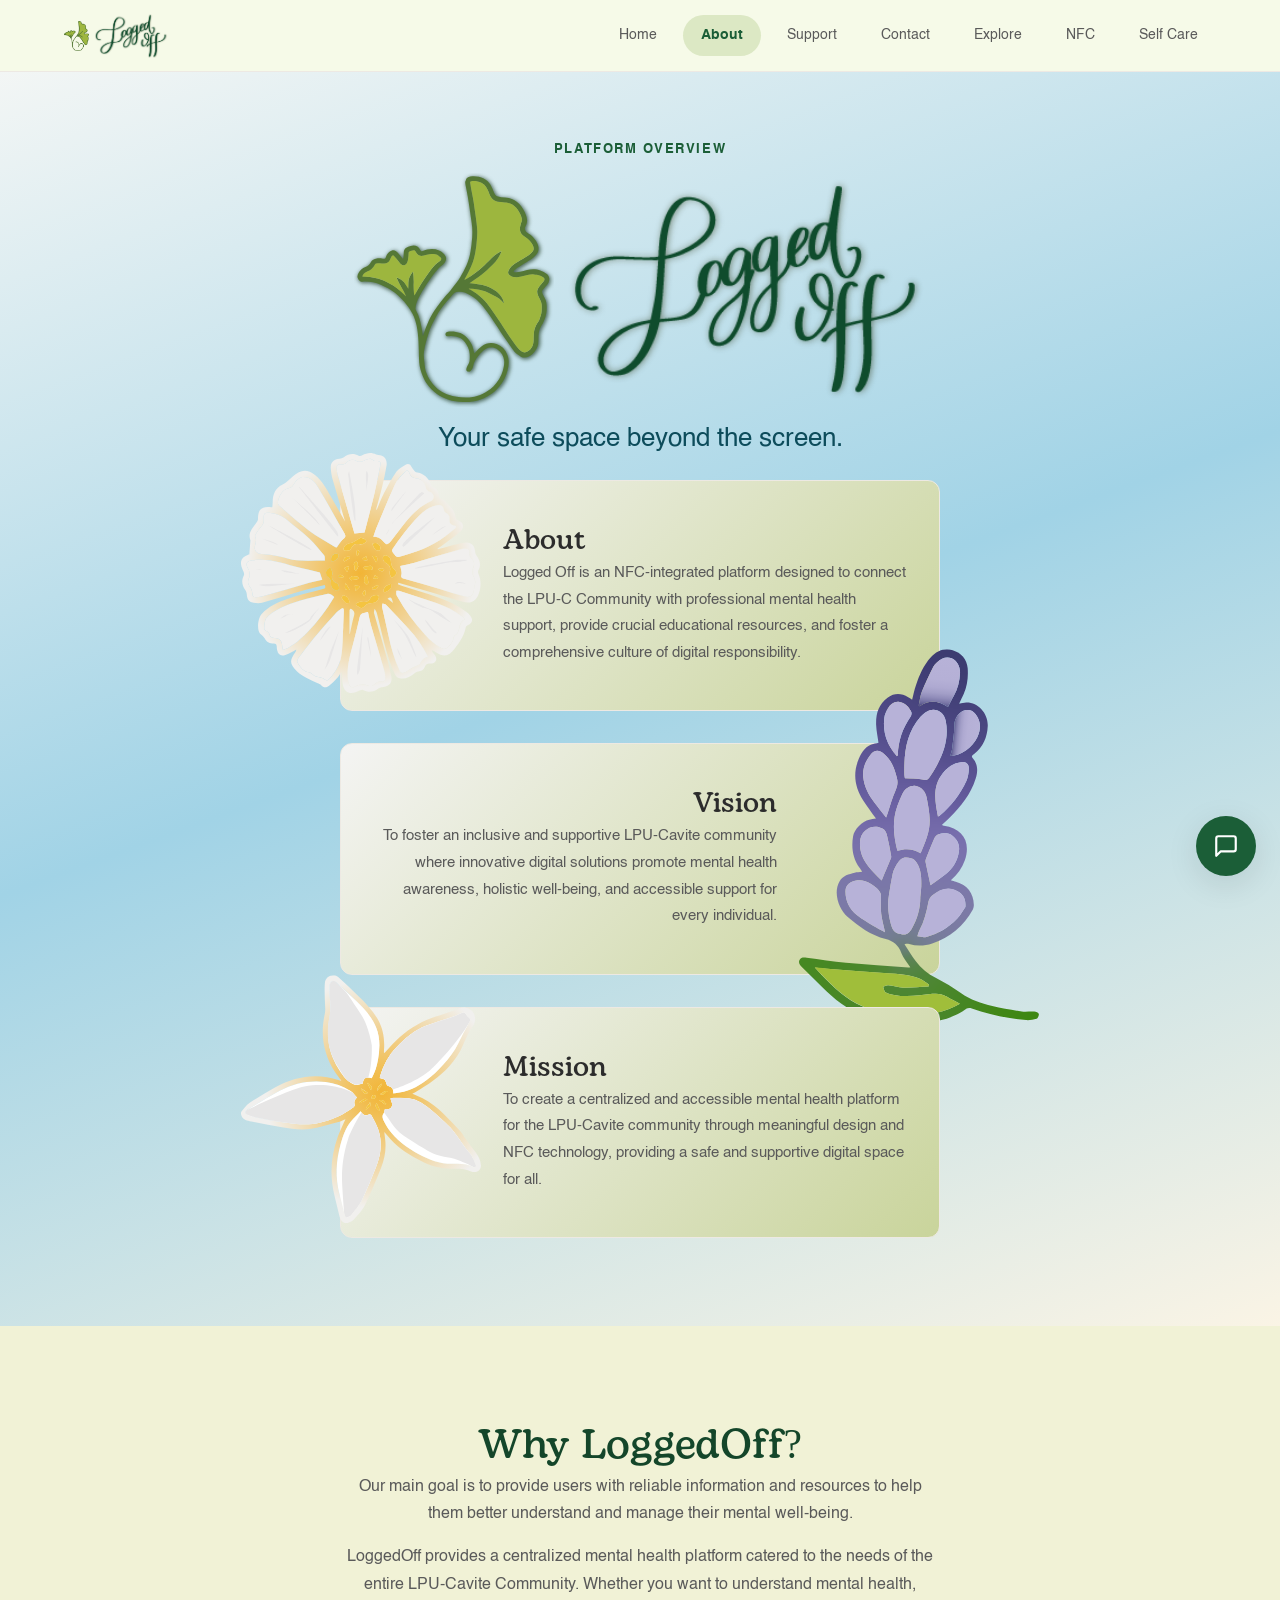
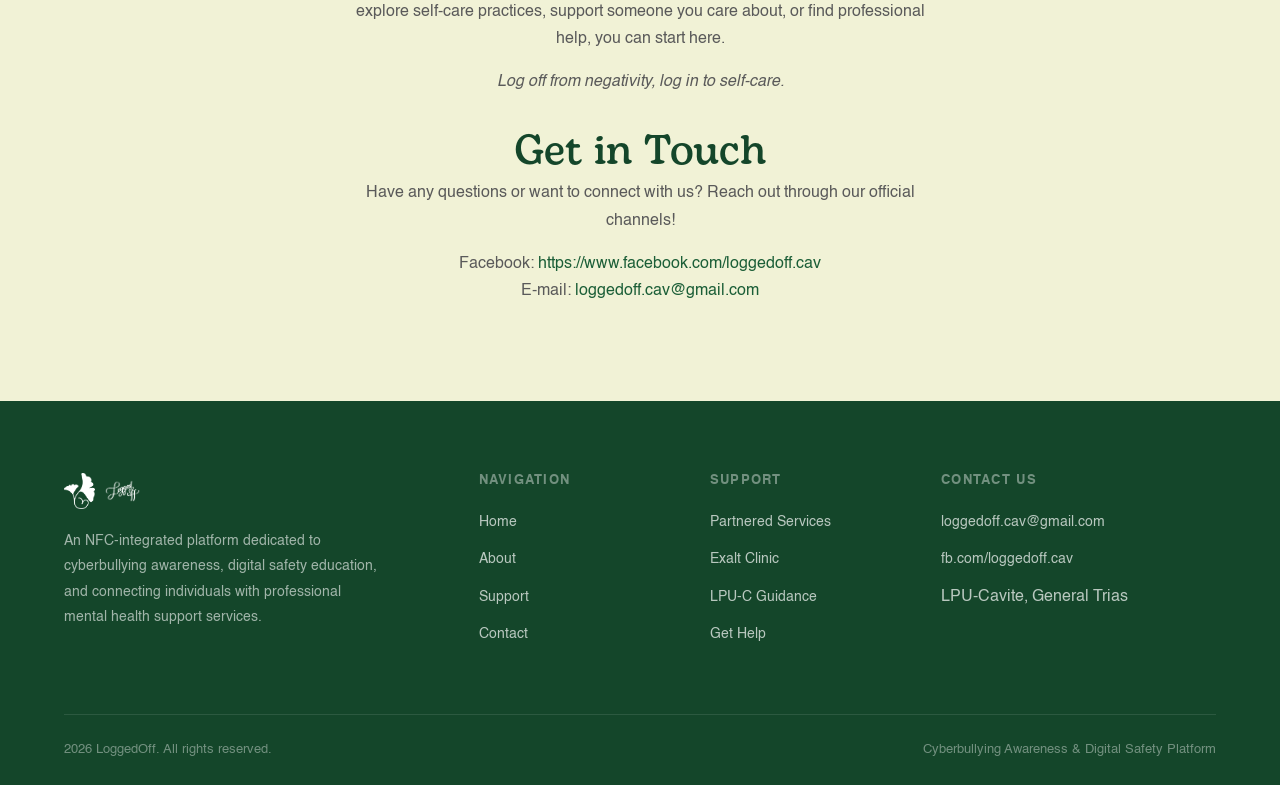
==== commit e7c126c6: "refactor(chatbot): overhaul support assistant interface and system prompt Upgrade the LoggedOff Supp" ====
--- a/about.html
+++ b/about.html
@@ -1,4 +1,4 @@
-<!DOCTYPE html>
+﻿<!DOCTYPE html>
 <html lang="en">
 <head>
   <meta charset="UTF-8">
@@ -25,7 +25,6 @@
           <a href="nfc.html" class="nav__link">NFC</a>
           <a href="selfcare.html" class="nav__link">Self Care</a>
         </div>
-        <a href="contact.html" class="btn btn--primary btn--sm nav__cta">Get Support</a>
         <button class="nav__toggle" aria-label="Toggle menu">
           <span></span><span></span><span></span>
         </button>
@@ -154,9 +153,7 @@
     <div class="chatbot__window" role="dialog" aria-label="LoggedOff Support Chat">
       <div class="chatbot__header">
         <div class="chatbot__header-info">
-          <div class="chatbot__avatar">
-            <svg xmlns="http://www.w3.org/2000/svg" viewBox="0 0 24 24" fill="none" stroke="currentColor" stroke-width="2" stroke-linecap="round" stroke-linejoin="round"><path d="M21 15a2 2 0 0 1-2 2H7l-4 4V5a2 2 0 0 1 2-2h14a2 2 0 0 1 2 2z"/></svg>
-          </div>
+          <div class="chatbot__avatar"><img src="assets/images/logo.svg" alt="" style="width:100%;height:100%;"></div>
           <div class="chatbot__header-text">
             <h4>LoggedOff Support</h4>
             <span><span class="chatbot__status-dot"></span>Online • Your Safe Space</span>
@@ -171,19 +168,15 @@
           </button>
         </div>
       </div>
-      <div class="chatbot__crisis-banner">
-        <span>Need urgent help? Call <strong>NCMH 1553</strong> (Toll-Free)</span>
-        <a href="tel:1553">Call Now</a>
-      </div>
       <div class="chatbot__body">
         <!-- Messages rendered dynamically by script.js -->
       </div>
       <div class="chatbot__quick-replies">
-        <button type="button" class="chatbot__quick-btn" data-query="I need urgent crisis hotlines in the Philippines">🆘 Crisis Hotlines</button>
-        <button type="button" class="chatbot__quick-btn" data-query="How do I book an appointment with the LPU-C Guidance and Testing Center?">📅 Book LPU-C GTC</button>
-        <button type="button" class="chatbot__quick-btn" data-query="What services does Exalt Psychological Clinic offer and how can I contact them?">🩺 Exalt Clinic</button>
-        <button type="button" class="chatbot__quick-btn" data-query="How does the LoggedOff NFC Keychain work?">🔑 NFC Keychain</button>
-        <button type="button" class="chatbot__quick-btn" data-query="What are the mental health statistics in the Philippines?">📊 Mental Health Stats</button>
+        <button type="button" class="chatbot__quick-btn" data-query="I need urgent crisis hotlines in the Philippines">Crisis Hotlines</button>
+        <button type="button" class="chatbot__quick-btn" data-query="How do I book an appointment with the LPU-C Guidance and Testing Center?">Book LPU-C GTC</button>
+        <button type="button" class="chatbot__quick-btn" data-query="What services does Exalt Psychological Clinic offer and how can I contact them?">Exalt Clinic</button>
+        <button type="button" class="chatbot__quick-btn" data-query="How does the LoggedOff NFC Keychain work?">NFC Keychain</button>
+        <button type="button" class="chatbot__quick-btn" data-query="What are the mental health statistics in the Philippines?">Mental Health Stats</button>
       </div>
       <form class="chatbot__footer">
         <input type="text" class="chatbot__input" placeholder="Type a message or question..." aria-label="Chat message input" autocomplete="off" maxlength="1000">
--- a/styles.css
+++ b/styles.css
@@ -319,8 +319,8 @@
 }
 
 .information-cards {
-  margin-top: 48px;
-  margin-bottom: 48px;
+  margin-top: 24px;
+  margin-bottom: 24px;
   max-width: 600px;
   margin-left: auto;
   margin-right: auto;
@@ -670,6 +670,23 @@
     transform: rotate(20deg) scaleX(-1);
   }
 
+  .hero__flower--left.hero__flower--jasmine {
+    right: auto;
+    left: -40px;
+  }
+
+  .hero__flower--left.hero__flower--chamomile {
+    right: auto;
+    left: 400px;
+  }
+
+  .hero__flower--left.hero__flower--lavender {
+    right: auto;
+    left: 250px;
+    top: 10%;
+    transform: rotate(0deg) scaleX(1);
+  }
+
   .hero__icon {
     position: absolute;
     pointer-events: none;
@@ -1366,7 +1383,11 @@
   color: var(--color-text-secondary);
 }
 
-/* --- Contact Page --- */
+/* --- Info cards (non-clickable, light blue) --- */
+.contact-card.card--info {
+  background: linear-gradient(0deg, #D4E7F2 0%, #EEF5F9 100%);
+  cursor: default;
+}
 .contact-hero {
   padding-top: calc(var(--nav-height) + 80px);
   padding-bottom: 64px;
@@ -1432,12 +1453,13 @@
 /* Accordion behavior for contact.html only */
 .contact-accordion .contact-card {
   position: relative;
-  background: linear-gradient(135deg, #79C4EA 0%, #F4F4F3 100%);
+  background: linear-gradient(0deg, #D4E7F2 0%, #EEF5F9 100%);
   color: #1a365d;
 }
 
 .contact-accordion .contact-card h3 {
   color: #0f2c4c;
+  padding-right: 40px;
 }
 
 .contact-accordion .contact-card__subtitle {
@@ -1653,14 +1675,16 @@
 }
 
 .chatbot__avatar {
-  width: 34px;
-  height: 34px;
-  background-color: rgba(255, 255, 255, 0.2);
+  width: 40px;
+  height: 40px;
+  background-color: #ffffff;
   border-radius: 50%;
   display: flex;
   align-items: center;
   justify-content: center;
   flex-shrink: 0;
+  padding: 6px;
+  overflow: hidden;
 }
 
 .chatbot__avatar svg {
@@ -2203,6 +2227,22 @@
     top: 20%;
   }
 
+  .hero__flower--left.hero__flower--jasmine {
+    right: auto;
+    left: -70px;
+  }
+
+  .hero__flower--left.hero__flower--chamomile {
+    right: auto;
+    left: 50px;
+  }
+
+  .hero__flower--left.hero__flower--lavender {
+    right: auto;
+    top: 30%;
+    left: -30px;
+  }
+
   .page-header {
     padding-top: calc(var(--nav-height) + 48px);
     padding-bottom: 48px;
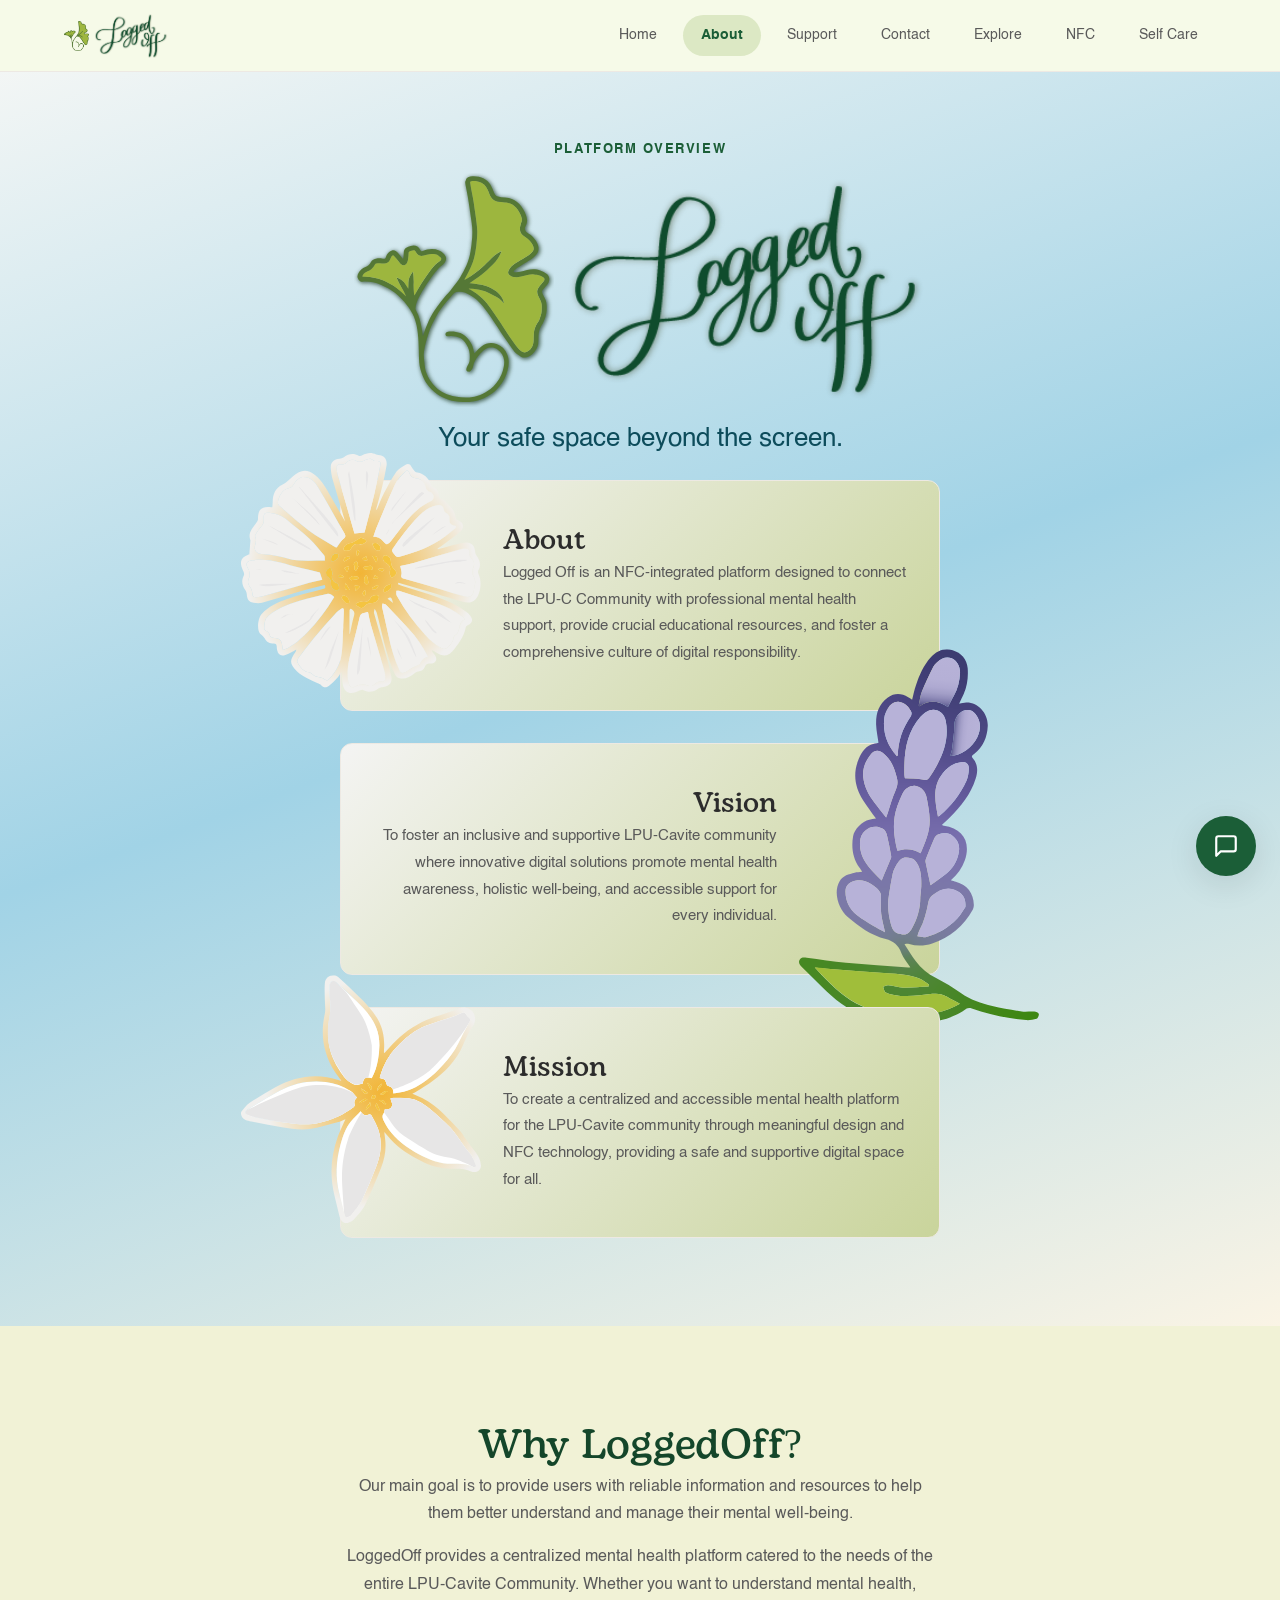
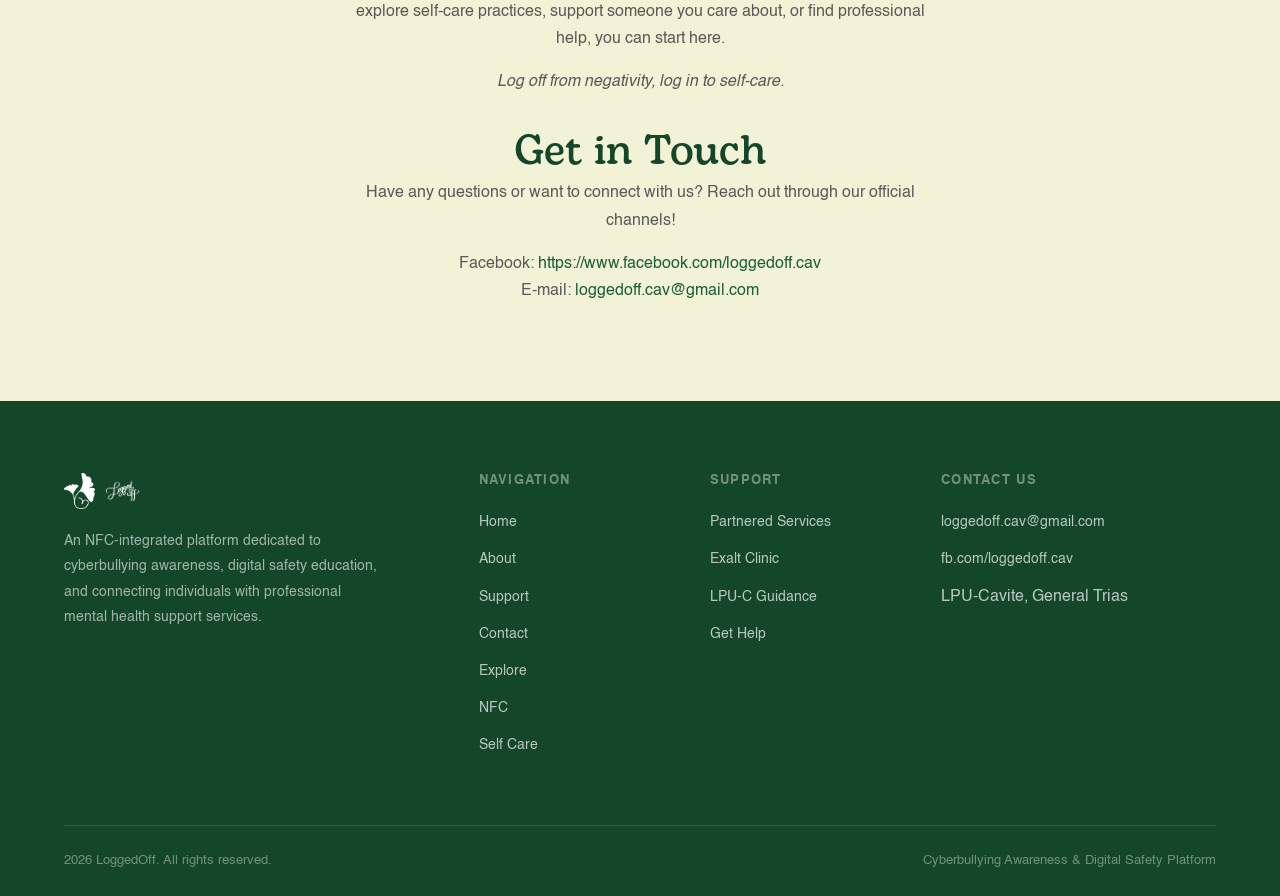
==== commit 0a5d7ed1: "feat(ui): update site navigation, contact info, and character encoding - Add Explore, NFC, and Self " ====
--- a/about.html
+++ b/about.html
@@ -113,11 +113,14 @@
         </div>
         <div>
           <h4>Navigation</h4>
-          <ul class="footer__links">
+                    <ul class="footer__links">
             <li><a href="index.html">Home</a></li>
             <li><a href="about.html">About</a></li>
             <li><a href="support.html">Support</a></li>
             <li><a href="contact.html">Contact</a></li>
+            <li><a href="explore.html">Explore</a></li>
+            <li><a href="nfc.html">NFC</a></li>
+            <li><a href="selfcare.html">Self Care</a></li>
           </ul>
         </div>
         <div>
@@ -156,7 +159,7 @@
           <div class="chatbot__avatar"><img src="assets/images/logo.svg" alt="" style="width:100%;height:100%;"></div>
           <div class="chatbot__header-text">
             <h4>LoggedOff Support</h4>
-            <span><span class="chatbot__status-dot"></span>Online • Your Safe Space</span>
+            <span><span class="chatbot__status-dot"></span>Online &bull; Your Safe Space</span>
           </div>
         </div>
         <div class="chatbot__header-actions">
--- a/styles.css
+++ b/styles.css
@@ -769,7 +769,7 @@
   align-items: center;
   gap: 32px;
   flex-shrink: 0;
-  margin: 0;
+  margin: 0 48px 0 0;
   font-size: 0.7rem;
   font-weight: 700;
   letter-spacing: 0.16em;
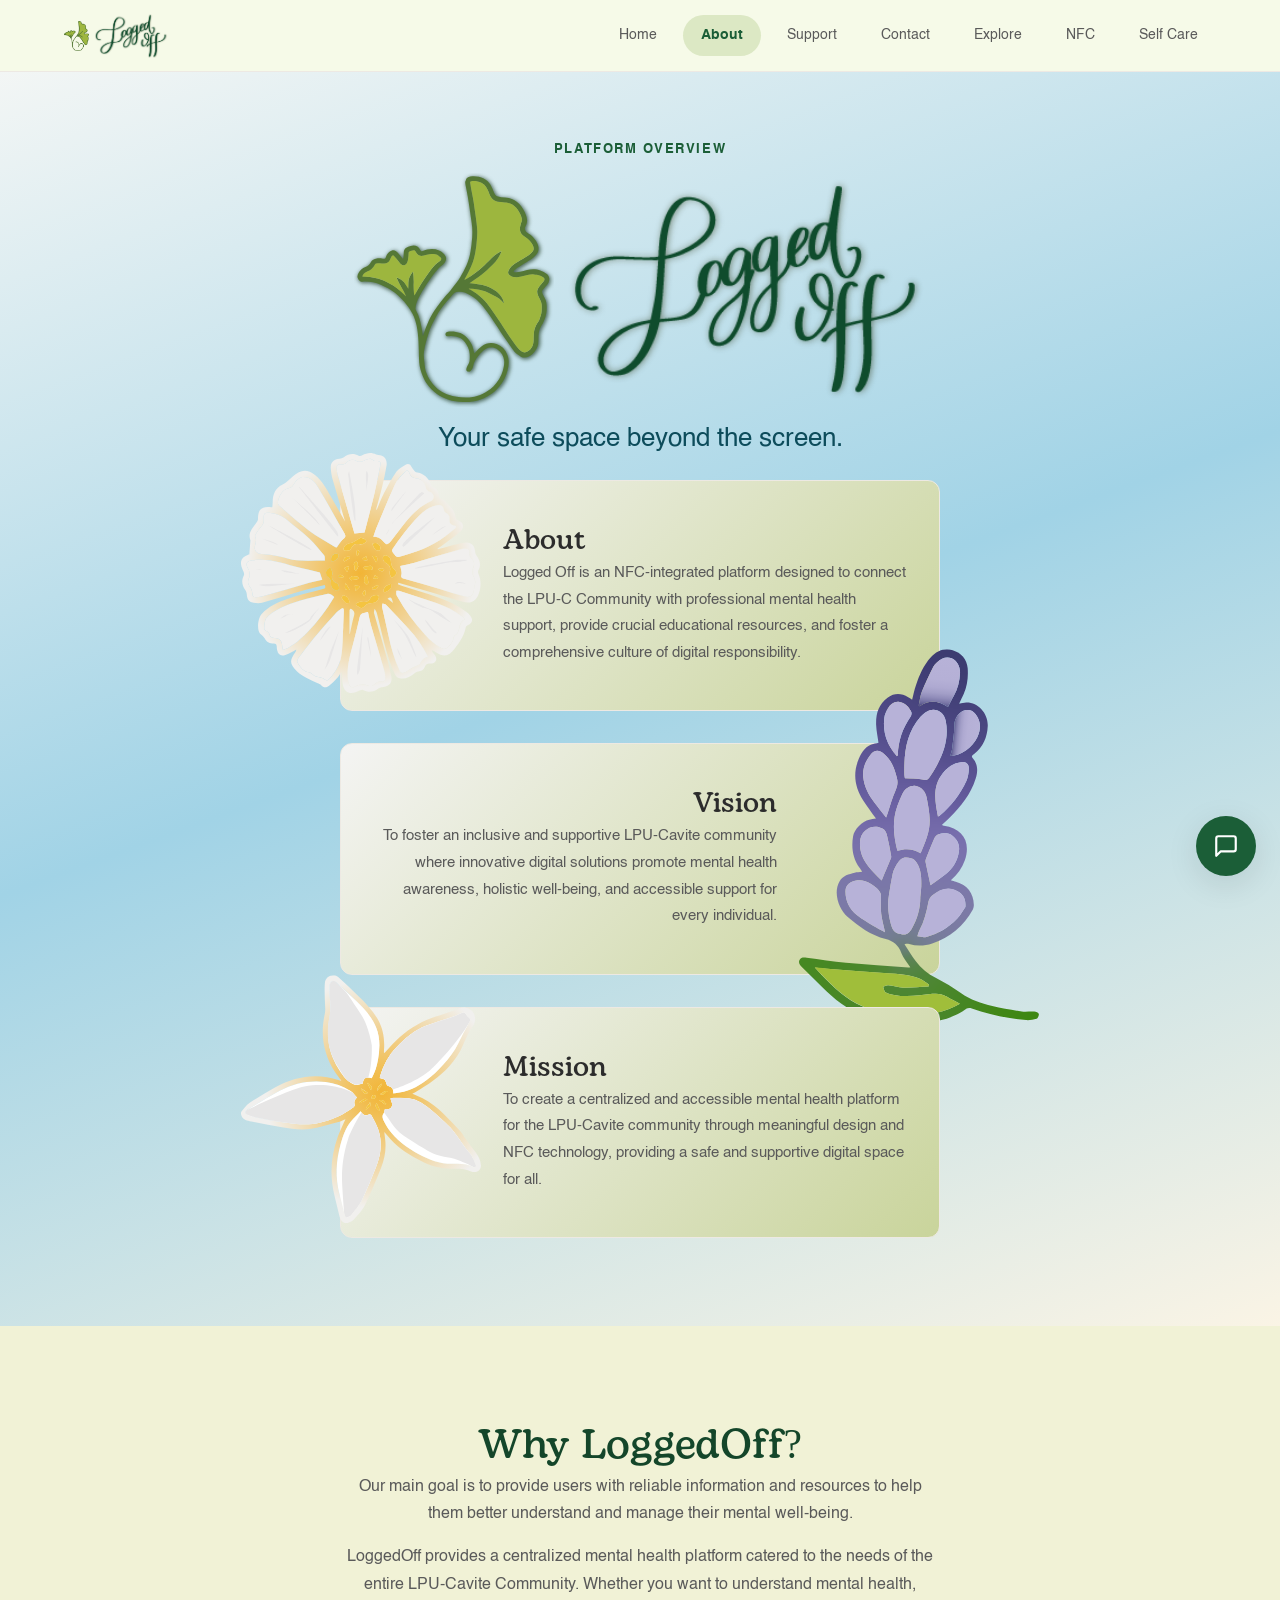
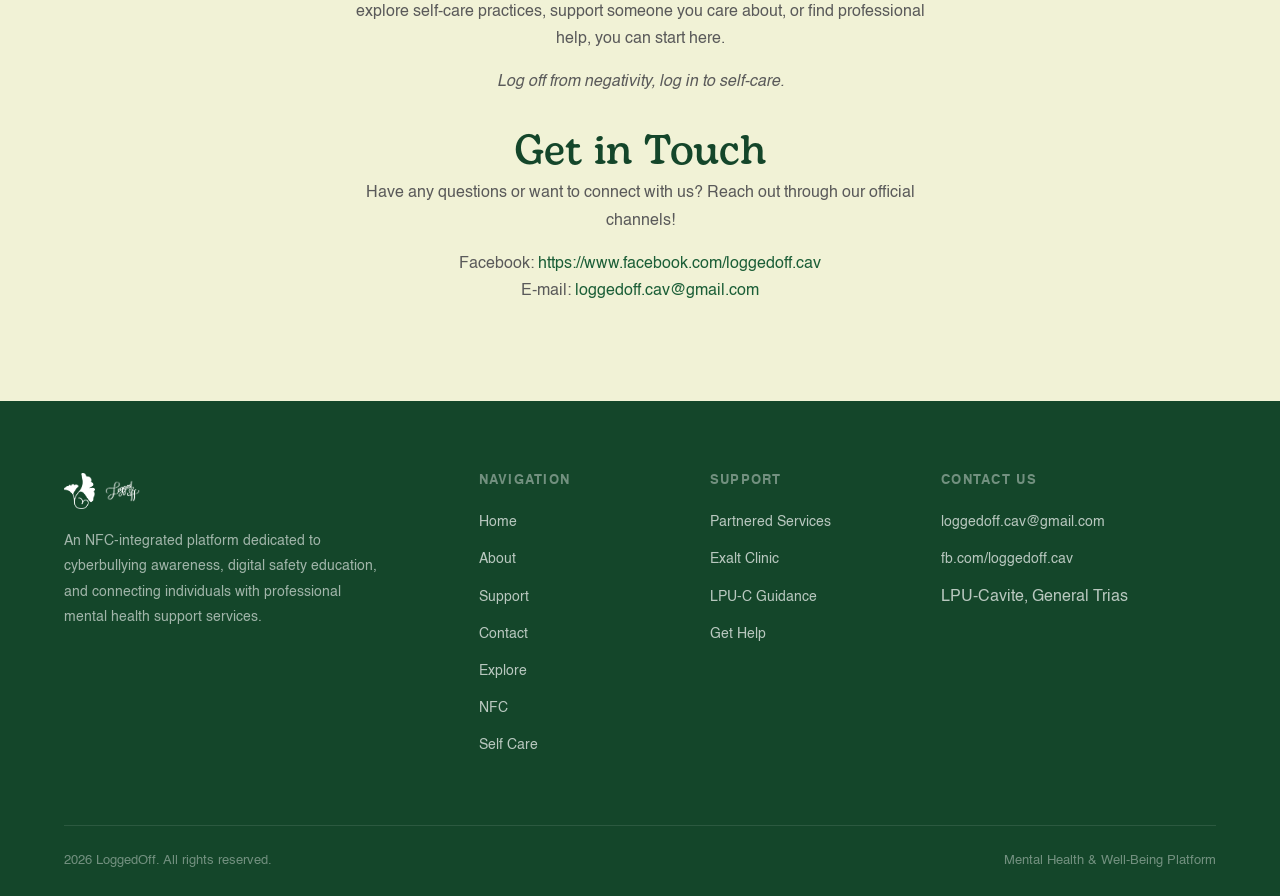
==== commit f69a02bb: "refactor(ui): update site footer branding Update the platform description in the footer across all H" ====
--- a/about.html
+++ b/about.html
@@ -143,7 +143,7 @@
       </div>
       <div class="footer__bottom">
         <span>2026 LoggedOff. All rights reserved.</span>
-        <span>Cyberbullying Awareness &amp; Digital Safety Platform</span>
+        <span>Mental Health &amp; Well-Being Platform</span>
       </div>
     </div>
   </footer>
